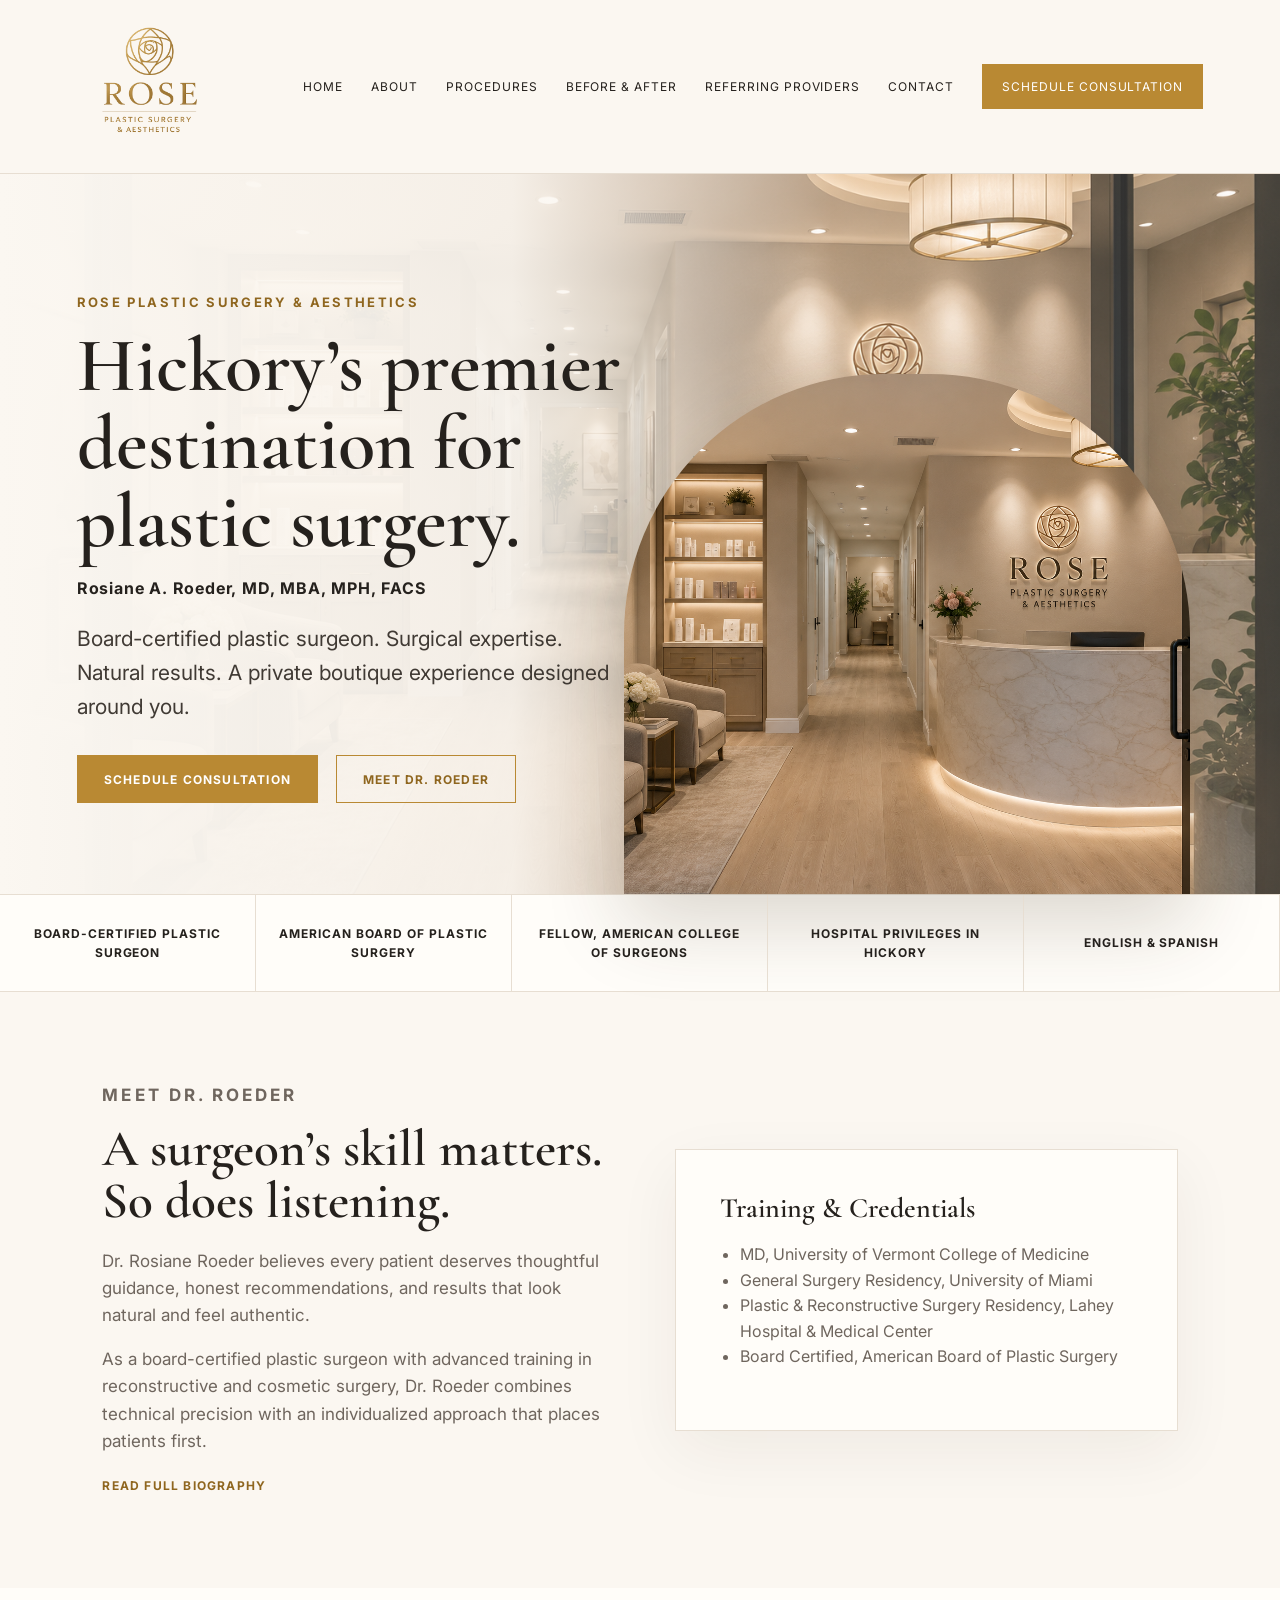
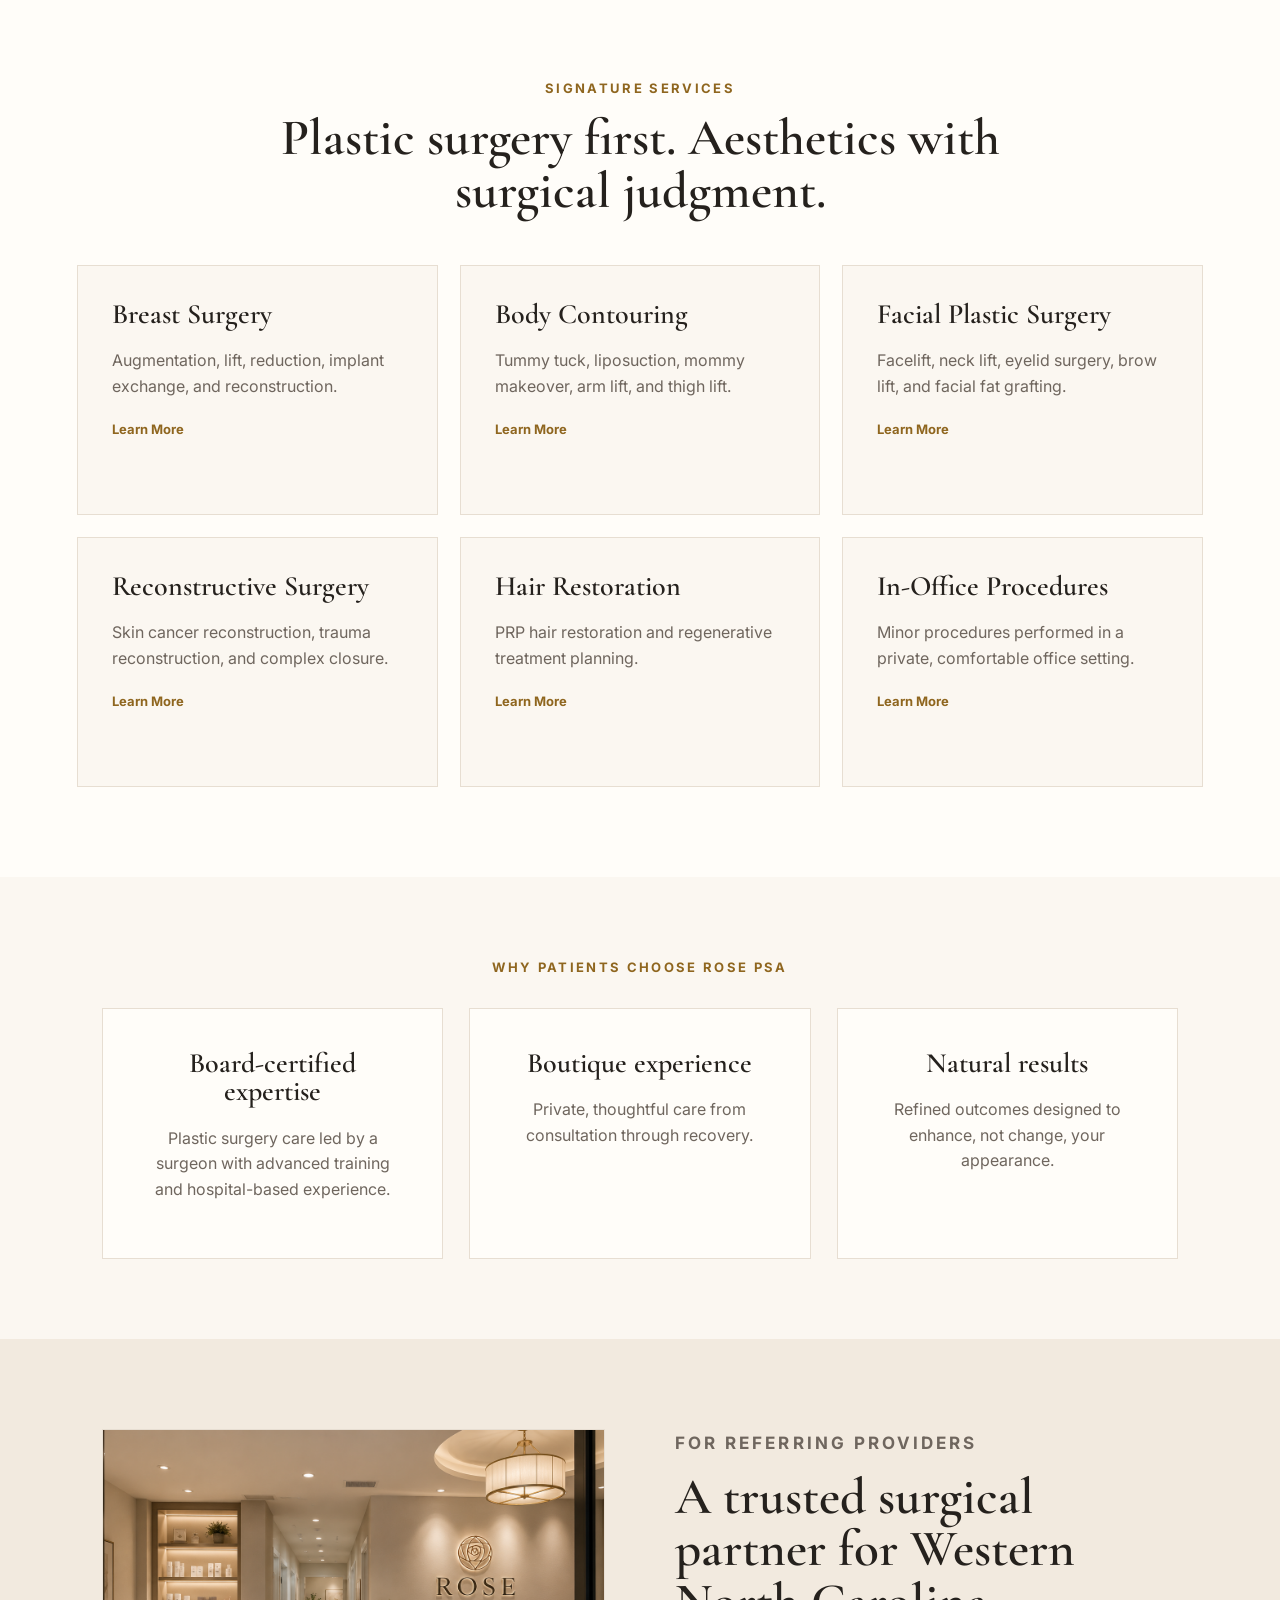
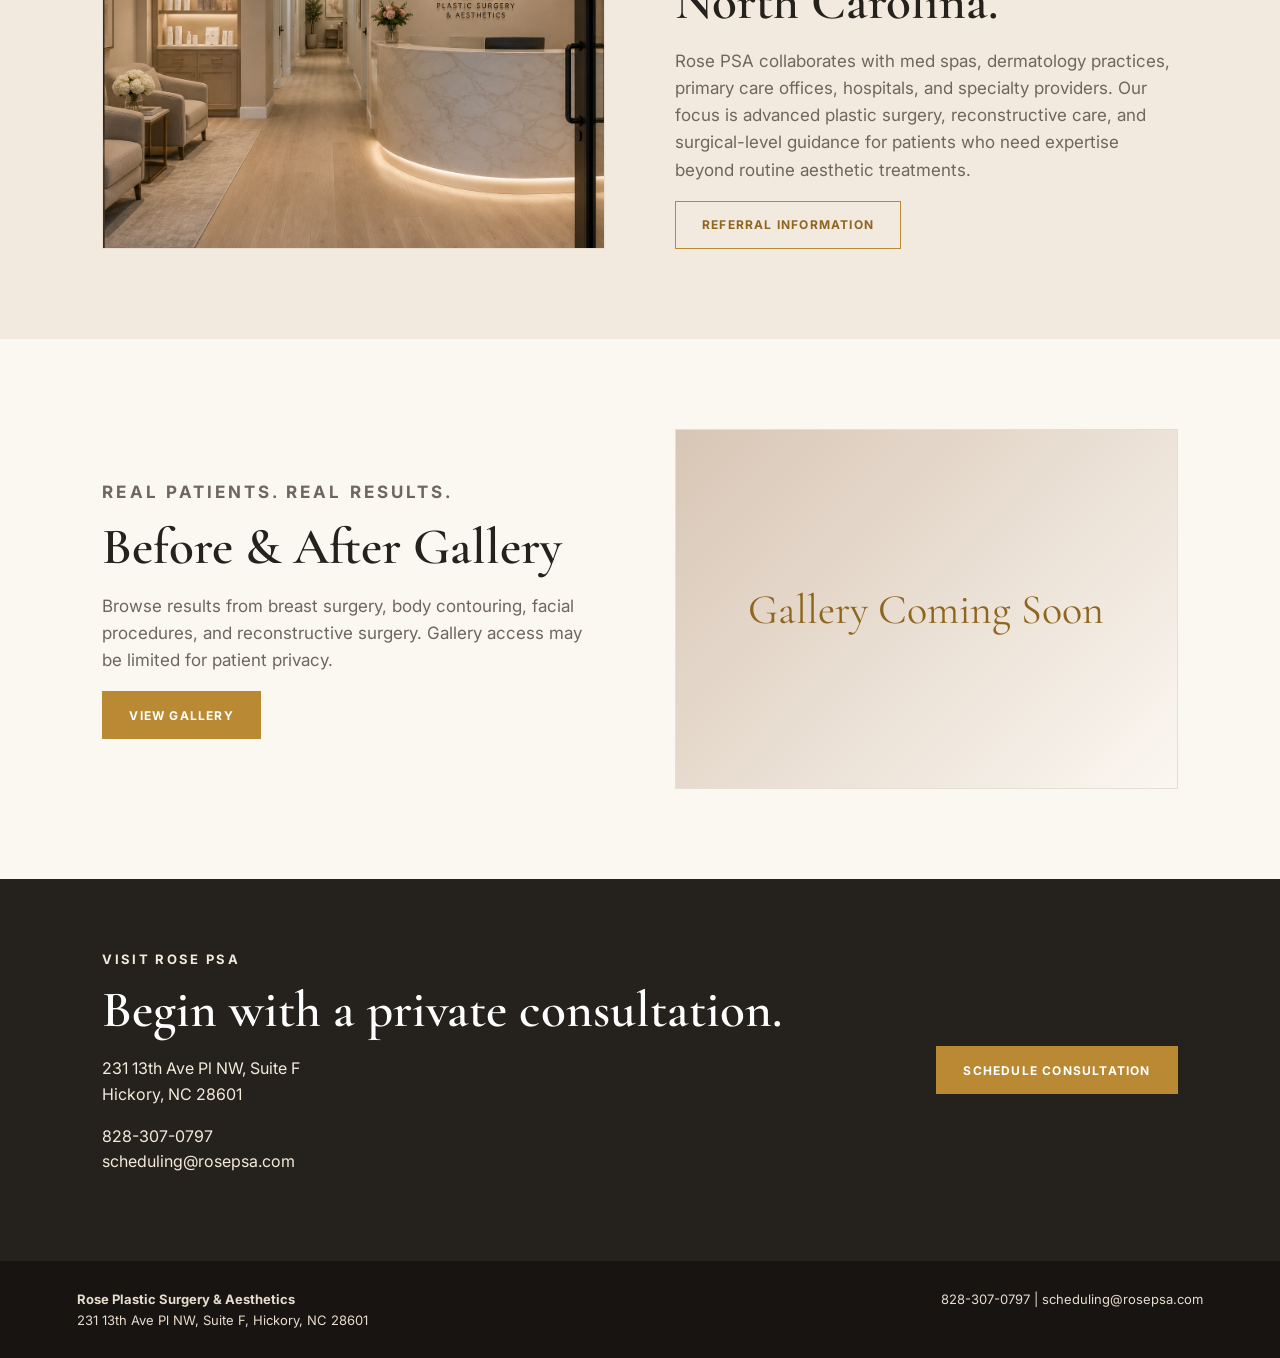
==== index.html @ 50a1c4cc "Add files via upload" ====
<!doctype html>
<html lang="en">
  <head>
    <meta charset="UTF-8" />
    <meta name="viewport" content="width=device-width, initial-scale=1.0" />
    <title>
      Rose Plastic Surgery & Aesthetics | Plastic Surgeon Hickory NC
    </title>
    <meta
      name="description"
      content="Rose Plastic Surgery & Aesthetics in Hickory, NC, led by board-certified plastic surgeon Rosiane A. Roeder, MD, MBA, MPH, FACS."
    />
    <link rel="preconnect" href="https://fonts.googleapis.com" />
    <link rel="preconnect" href="https://fonts.gstatic.com" crossorigin />
    <link
      href="https://fonts.googleapis.com/css2?family=Cormorant+Garamond:wght@500;600;700&family=Inter:wght@400;500;600;700&display=swap"
      rel="stylesheet"
    />
    <link rel="stylesheet" href="styles.css" />
  </head>
  <body>
    <header class="site-header">
      <a
        class="brand"
        href="index.html"
        aria-label="Rose Plastic Surgery & Aesthetics home"
      >
        <img
          src="assets/logo.png"
          alt="Rose Plastic Surgery & Aesthetics logo"
        />
      </a>
      <button class="menu-toggle" aria-label="Open menu">☰</button>
      <nav class="main-nav">
        <a href="index.html">Home</a>
        <a href="about.html">About</a>
        <a href="procedures.html">Procedures</a>
        <a href="gallery.html">Before & After</a>
        <a href="providers.html">Referring Providers</a>
        <a href="contact.html">Contact</a>
        <a class="nav-cta" href="contact.html">Schedule Consultation</a>
      </nav>
    </header>

    <main>
      <section class="hero">
        <div class="hero-copy">
          <p class="eyebrow">Rose Plastic Surgery & Aesthetics</p>
          <h1>Hickory’s premier destination for plastic surgery.</h1>
          <p class="doctor-line">Rosiane A. Roeder, MD, MBA, MPH, FACS</p>
          <p class="hero-text">
            Board-certified plastic surgeon. Surgical expertise. Natural
            results. A private boutique experience designed around you.
          </p>
          <div class="hero-actions">
            <a class="button gold" href="contact.html">Schedule Consultation</a>
            <a class="button outline" href="about.html">Meet Dr. Roeder</a>
          </div>
        </div>
        <div
          class="hero-image"
          role="img"
          aria-label="Rose Plastic Surgery & Aesthetics private practice lobby"
        ></div>
      </section>

      <section class="trust-strip">
        <div><span>Board-Certified Plastic Surgeon</span></div>
        <div><span>American Board of Plastic Surgery</span></div>
        <div><span>Fellow, American College of Surgeons</span></div>
        <div><span>Hospital Privileges in Hickory</span></div>
        <div><span>English & Spanish</span></div>
      </section>

      <section class="intro section-grid">
        <div>
          <p class="eyebrow">Meet Dr. Roeder</p>
          <h2>A surgeon’s skill matters. So does listening.</h2>
          <p>
            Dr. Rosiane Roeder believes every patient deserves thoughtful
            guidance, honest recommendations, and results that look natural and
            feel authentic.
          </p>
          <p>
            As a board-certified plastic surgeon with advanced training in
            reconstructive and cosmetic surgery, Dr. Roeder combines technical
            precision with an individualized approach that places patients
            first.
          </p>
          <a class="text-link" href="about.html">Read full biography</a>
        </div>
        <div class="credential-card">
          <h3>Training & Credentials</h3>
          <ul>
            <li>MD, University of Vermont College of Medicine</li>
            <li>General Surgery Residency, University of Miami</li>
            <li>
              Plastic & Reconstructive Surgery Residency, Lahey Hospital &
              Medical Center
            </li>
            <li>Board Certified, American Board of Plastic Surgery</li>
          </ul>
        </div>
      </section>

      <section class="services">
        <p class="eyebrow center">Signature Services</p>
        <h2>Plastic surgery first. Aesthetics with surgical judgment.</h2>
        <div class="service-grid">
          <article>
            <h3>Breast Surgery</h3>
            <p>
              Augmentation, lift, reduction, implant exchange, and
              reconstruction.
            </p>
            <a href="procedures.html#breast">Learn More</a>
          </article>
          <article>
            <h3>Body Contouring</h3>
            <p>
              Tummy tuck, liposuction, mommy makeover, arm lift, and thigh lift.
            </p>
            <a href="procedures.html#body">Learn More</a>
          </article>
          <article>
            <h3>Facial Plastic Surgery</h3>
            <p>
              Facelift, neck lift, eyelid surgery, brow lift, and facial fat
              grafting.
            </p>
            <a href="procedures.html#face">Learn More</a>
          </article>
          <article>
            <h3>Reconstructive Surgery</h3>
            <p>
              Skin cancer reconstruction, trauma reconstruction, and complex
              closure.
            </p>
            <a href="procedures.html#reconstruction">Learn More</a>
          </article>
          <article>
            <h3>Hair Restoration</h3>
            <p>PRP hair restoration and regenerative treatment planning.</p>
            <a href="procedures.html#hair">Learn More</a>
          </article>
          <article>
            <h3>In-Office Procedures</h3>
            <p>
              Minor procedures performed in a private, comfortable office
              setting.
            </p>
            <a href="procedures.html#office">Learn More</a>
          </article>
        </div>
      </section>

      <section class="why">
        <p class="eyebrow center">Why Patients Choose Rose PSA</p>
        <div class="why-grid">
          <div>
            <h3>Board-certified expertise</h3>
            <p>
              Plastic surgery care led by a surgeon with advanced training and
              hospital-based experience.
            </p>
          </div>
          <div>
            <h3>Boutique experience</h3>
            <p>Private, thoughtful care from consultation through recovery.</p>
          </div>
          <div>
            <h3>Natural results</h3>
            <p>
              Refined outcomes designed to enhance, not change, your appearance.
            </p>
          </div>
        </div>
      </section>

      <section class="providers-callout section-grid reverse">
        <div class="lobby-photo"></div>
        <div>
          <p class="eyebrow">For Referring Providers</p>
          <h2>A trusted surgical partner for Western North Carolina.</h2>
          <p>
            Rose PSA collaborates with med spas, dermatology practices, primary
            care offices, hospitals, and specialty providers. Our focus is
            advanced plastic surgery, reconstructive care, and surgical-level
            guidance for patients who need expertise beyond routine aesthetic
            treatments.
          </p>
          <a class="button outline" href="providers.html"
            >Referral Information</a
          >
        </div>
      </section>

      <section class="gallery-teaser section-grid">
        <div>
          <p class="eyebrow">Real Patients. Real Results.</p>
          <h2>Before & After Gallery</h2>
          <p>
            Browse results from breast surgery, body contouring, facial
            procedures, and reconstructive surgery. Gallery access may be
            limited for patient privacy.
          </p>
          <a class="button gold" href="gallery.html">View Gallery</a>
        </div>
        <div class="gallery-placeholder">
          <span>Gallery Coming Soon</span>
        </div>
      </section>

      <section class="contact-band">
        <div>
          <p class="eyebrow">Visit Rose PSA</p>
          <h2>Begin with a private consultation.</h2>
          <p>231 13th Ave Pl NW, Suite F<br />Hickory, NC 28601</p>
          <p>
            <a href="tel:8283070797">828-307-0797</a><br /><a
              href="mailto:scheduling@rosepsa.com"
              >scheduling@rosepsa.com</a
            >
          </p>
        </div>
        <a class="button gold" href="contact.html">Schedule Consultation</a>
      </section>
    </main>

    <footer>
      <div>
        <strong>Rose Plastic Surgery & Aesthetics</strong><br />231 13th Ave Pl
        NW, Suite F, Hickory, NC 28601
      </div>
      <div>
        <a href="tel:8283070797">828-307-0797</a> |
        <a href="mailto:scheduling@rosepsa.com">scheduling@rosepsa.com</a>
      </div>
    </footer>
    <script src="script.js"></script>
  </body>
</html>
---- styles.css ----
:root {
  --cream: #fbf7f1;
  --warm: #f2eadf;
  --stone: #d9caba;
  --gold: #b98933;
  --gold-dark: #8f661f;
  --charcoal: #25211d;
  --muted: #6f665e;
  --white: #fffdf9;
  --line: #e7ded2;
}
* {
  box-sizing: border-box;
}
body {
  margin: 0;
  font-family: Inter, Arial, sans-serif;
  color: var(--charcoal);
  background: var(--cream);
  line-height: 1.6;
}
a {
  color: inherit;
  text-decoration: none;
}
.site-header {
  position: sticky;
  top: 0;
  z-index: 10;
  display: flex;
  align-items: center;
  justify-content: space-between;
  padding: 14px 6vw;
  background: rgba(251, 247, 241, 0.94);
  backdrop-filter: blur(14px);
  border-bottom: 1px solid var(--line);
}
.brand img {
  width: 145px;
  height: auto;
  display: block;
}
.main-nav {
  display: flex;
  align-items: center;
  gap: 28px;
  font-size: 12px;
  text-transform: uppercase;
  letter-spacing: 0.08em;
}
.main-nav a {
  padding: 10px 0;
}
.main-nav a:hover {
  color: var(--gold-dark);
}
.nav-cta {
  background: var(--gold);
  color: white !important;
  padding: 13px 20px !important;
}
.menu-toggle {
  display: none;
  background: none;
  border: 0;
  font-size: 26px;
}
h1,
h2,
h3 {
  font-family: "Cormorant Garamond", Georgia, serif;
  line-height: 1.02;
  margin: 0 0 20px;
}
h1 {
  font-size: clamp(44px, 6vw, 78px);
  font-weight: 600;
}
h2 {
  font-size: clamp(34px, 4vw, 56px);
  font-weight: 600;
}
h3 {
  font-size: 28px;
  font-weight: 600;
}
.eyebrow {
  font-size: 13px;
  text-transform: uppercase;
  letter-spacing: 0.18em;
  color: var(--gold-dark);
  font-weight: 700;
  margin: 0 0 14px;
}
.center {
  text-align: center;
}
.doctor-line {
  font-weight: 700;
  letter-spacing: 0.05em;
  margin-top: -6px;
}
.hero {
  display: grid;
  grid-template-columns: 1fr 1.05fr;
  min-height: 720px;
  background:
    linear-gradient(
      90deg,
      var(--cream) 0%,
      rgba(251, 247, 241, 0.92) 40%,
      rgba(251, 247, 241, 0.2) 65%
    ),
    url("assets/lobby.png");
  background-size: cover;
  background-position: center;
}
.hero-copy {
  padding: 118px 0 70px 6vw;
  max-width: 760px;
}
.hero-text {
  font-size: 21px;
  max-width: 560px;
  color: #403a34;
}
.hero-actions {
  display: flex;
  gap: 18px;
  margin-top: 32px;
  flex-wrap: wrap;
}
.button {
  display: inline-flex;
  align-items: center;
  justify-content: center;
  min-height: 48px;
  padding: 0 26px;
  text-transform: uppercase;
  font-size: 12px;
  letter-spacing: 0.1em;
  font-weight: 700;
  border: 1px solid var(--gold);
}
.button.gold {
  background: var(--gold);
  color: white;
}
.button.outline {
  background: transparent;
  color: var(--gold-dark);
}
.hero-image {
  background: url("assets/lobby.png") center center / cover no-repeat;
  min-height: 520px;
  align-self: end;
  margin: 95px 7vw 0 0;
  border-radius: 260px 260px 0 0;
  box-shadow: 0 30px 80px rgba(62, 45, 22, 0.18);
}
.trust-strip {
  display: grid;
  grid-template-columns: repeat(5, 1fr);
  background: var(--white);
  border-top: 1px solid var(--line);
  border-bottom: 1px solid var(--line);
}
.trust-strip div {
  min-height: 96px;
  display: flex;
  align-items: center;
  justify-content: center;
  text-align: center;
  padding: 18px;
  border-right: 1px solid var(--line);
}
.trust-strip span {
  font-size: 12px;
  font-weight: 700;
  text-transform: uppercase;
  letter-spacing: 0.08em;
}
.section-grid {
  display: grid;
  grid-template-columns: 1fr 1fr;
  gap: 70px;
  padding: 90px 8vw;
  align-items: center;
}
.section-grid p {
  font-size: 17px;
  color: var(--muted);
}
.credential-card {
  background: var(--white);
  padding: 44px;
  border: 1px solid var(--line);
  box-shadow: 0 20px 60px rgba(54, 38, 20, 0.06);
}
.credential-card ul {
  padding-left: 20px;
  color: var(--muted);
}
.text-link {
  color: var(--gold-dark);
  font-weight: 700;
  text-transform: uppercase;
  letter-spacing: 0.1em;
  font-size: 12px;
}
.services {
  padding: 90px 6vw;
  background: var(--white);
  text-align: center;
}
.services h2 {
  max-width: 850px;
  margin: 0 auto 48px;
}
.service-grid {
  display: grid;
  grid-template-columns: repeat(3, 1fr);
  gap: 22px;
  text-align: left;
}
.service-grid article {
  background: var(--cream);
  padding: 34px;
  border: 1px solid var(--line);
  min-height: 250px;
}
.service-grid p {
  color: var(--muted);
}
.service-grid a {
  color: var(--gold-dark);
  font-weight: 700;
  font-size: 13px;
}
.why {
  padding: 80px 8vw;
}
.why-grid {
  display: grid;
  grid-template-columns: repeat(3, 1fr);
  gap: 26px;
  margin-top: 30px;
  text-align: center;
}
.why-grid div {
  background: var(--white);
  border: 1px solid var(--line);
  padding: 40px;
}
.why-grid p {
  color: var(--muted);
}
.reverse {
  background: var(--warm);
}
.lobby-photo {
  height: 420px;
  background: url("assets/lobby.png") center/cover no-repeat;
  border: 1px solid var(--line);
}
.gallery-placeholder {
  height: 360px;
  background: linear-gradient(135deg, #d8c6b5, #fbf7f1);
  display: flex;
  align-items: center;
  justify-content: center;
  border: 1px solid var(--line);
  font-family: "Cormorant Garamond", Georgia, serif;
  font-size: 42px;
  color: var(--gold-dark);
}
.contact-band {
  display: flex;
  align-items: center;
  justify-content: space-between;
  gap: 30px;
  background: var(--charcoal);
  color: white;
  padding: 70px 8vw;
}
.contact-band p,
.contact-band a {
  color: #f4eadc;
}
footer {
  display: flex;
  justify-content: space-between;
  gap: 20px;
  padding: 28px 6vw;
  background: #171411;
  color: #e8dccd;
  font-size: 13px;
}
footer a {
  color: #e8dccd;
}
.page-hero {
  padding: 110px 8vw 70px;
  background: var(--warm);
  text-align: center;
}
.page-hero h1 {
  max-width: 900px;
  margin: auto;
}
.content {
  padding: 70px 8vw;
  max-width: 1180px;
  margin: auto;
}
.two-col {
  display: grid;
  grid-template-columns: 1fr 1fr;
  gap: 50px;
}
.procedure-list {
  display: grid;
  grid-template-columns: repeat(2, 1fr);
  gap: 30px;
}
.procedure-list section {
  background: var(--white);
  border: 1px solid var(--line);
  padding: 32px;
}
.contact-form {
  display: grid;
  gap: 16px;
}
.contact-form input,
.contact-form textarea,
.contact-form select {
  width: 100%;
  padding: 15px;
  border: 1px solid var(--line);
  background: white;
  font: inherit;
}
.contact-form textarea {
  min-height: 140px;
}
.contact-form button {
  cursor: pointer;
}
@media (max-width: 900px) {
  .menu-toggle {
    display: block;
  }
  .main-nav {
    display: none;
    position: absolute;
    left: 0;
    right: 0;
    top: 100%;
    background: var(--cream);
    padding: 20px 6vw;
    flex-direction: column;
    align-items: flex-start;
    border-bottom: 1px solid var(--line);
  }
  .main-nav.open {
    display: flex;
  }
  .hero {
    grid-template-columns: 1fr;
    background: var(--cream);
  }
  .hero-copy {
    padding: 70px 6vw 25px;
  }
  .hero-image {
    margin: 0 6vw 40px;
    min-height: 440px;
  }
  .trust-strip {
    grid-template-columns: 1fr;
  }
  .section-grid,
  .two-col {
    grid-template-columns: 1fr;
    padding: 60px 6vw;
  }
  .service-grid,
  .why-grid,
  .procedure-list {
    grid-template-columns: 1fr;
  }
  .contact-band,
  footer {
    flex-direction: column;
    align-items: flex-start;
  }
  .brand img {
    width: 120px;
  }
}
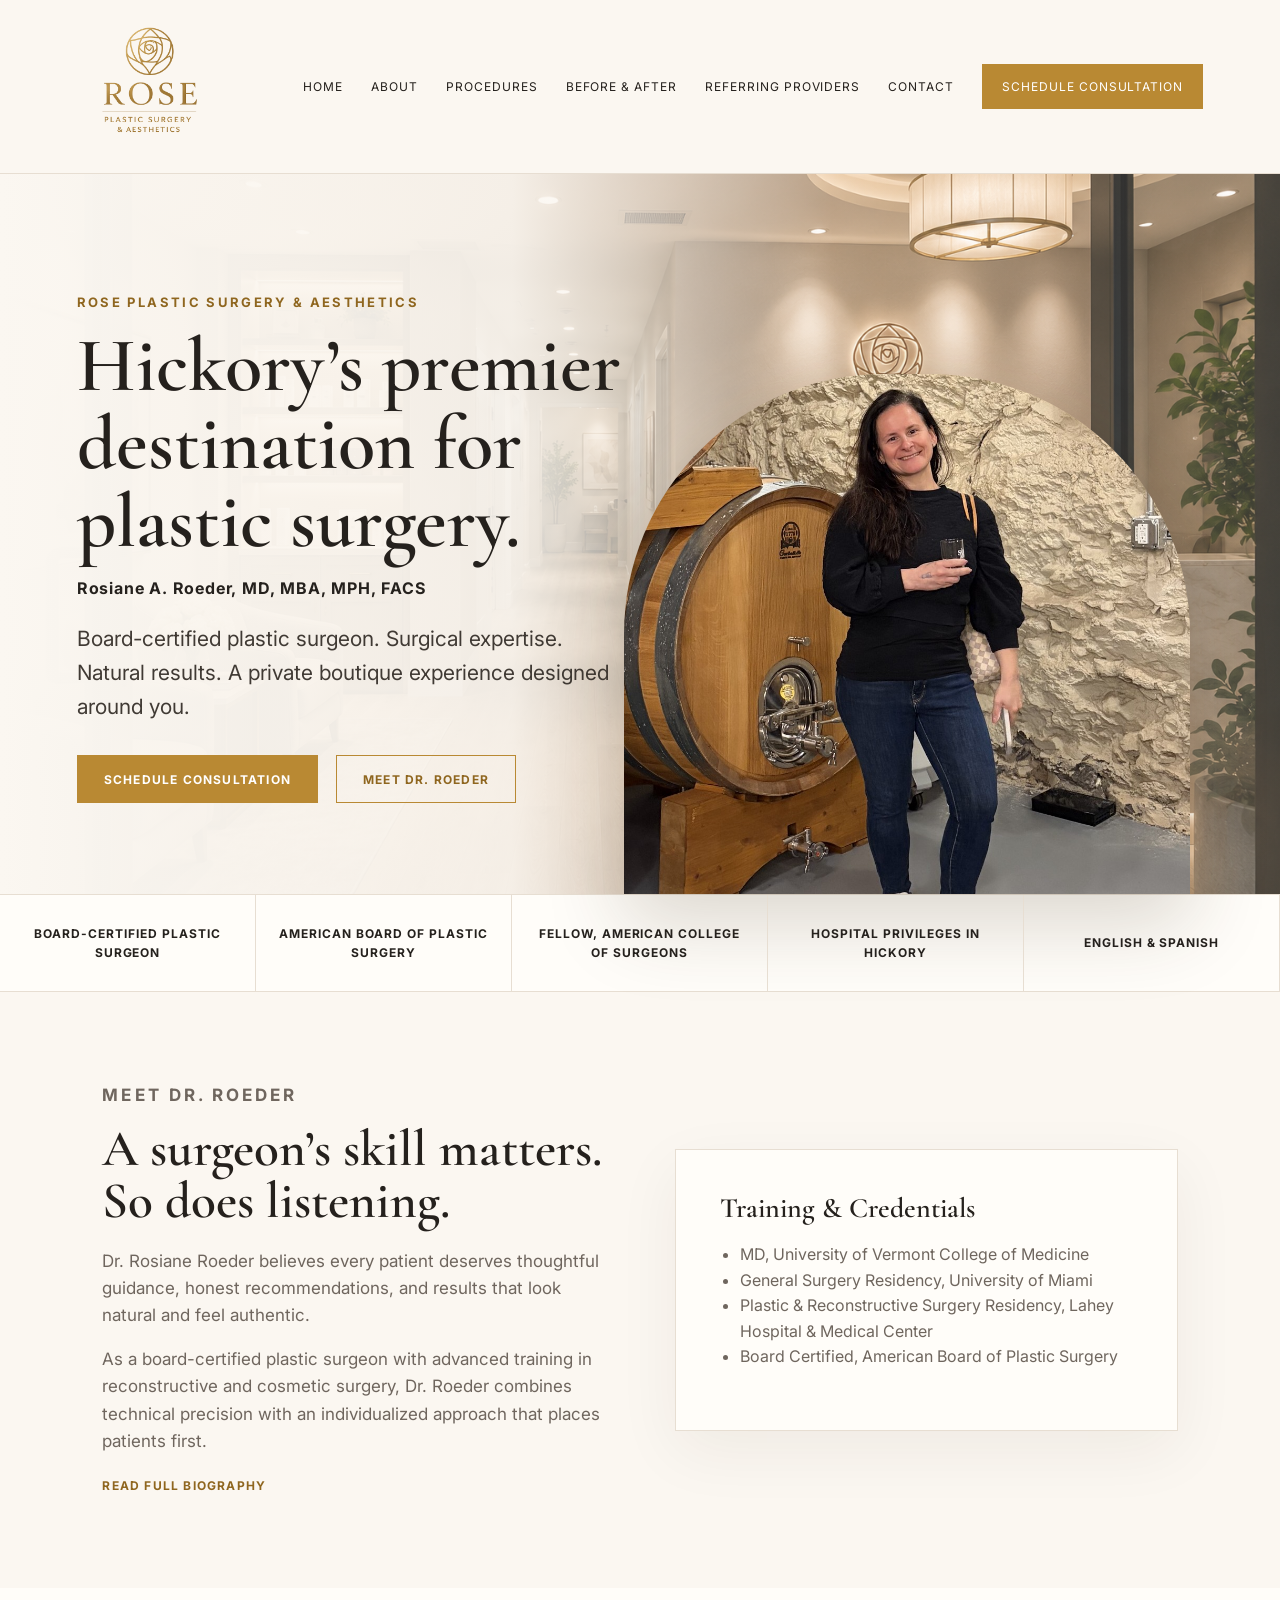
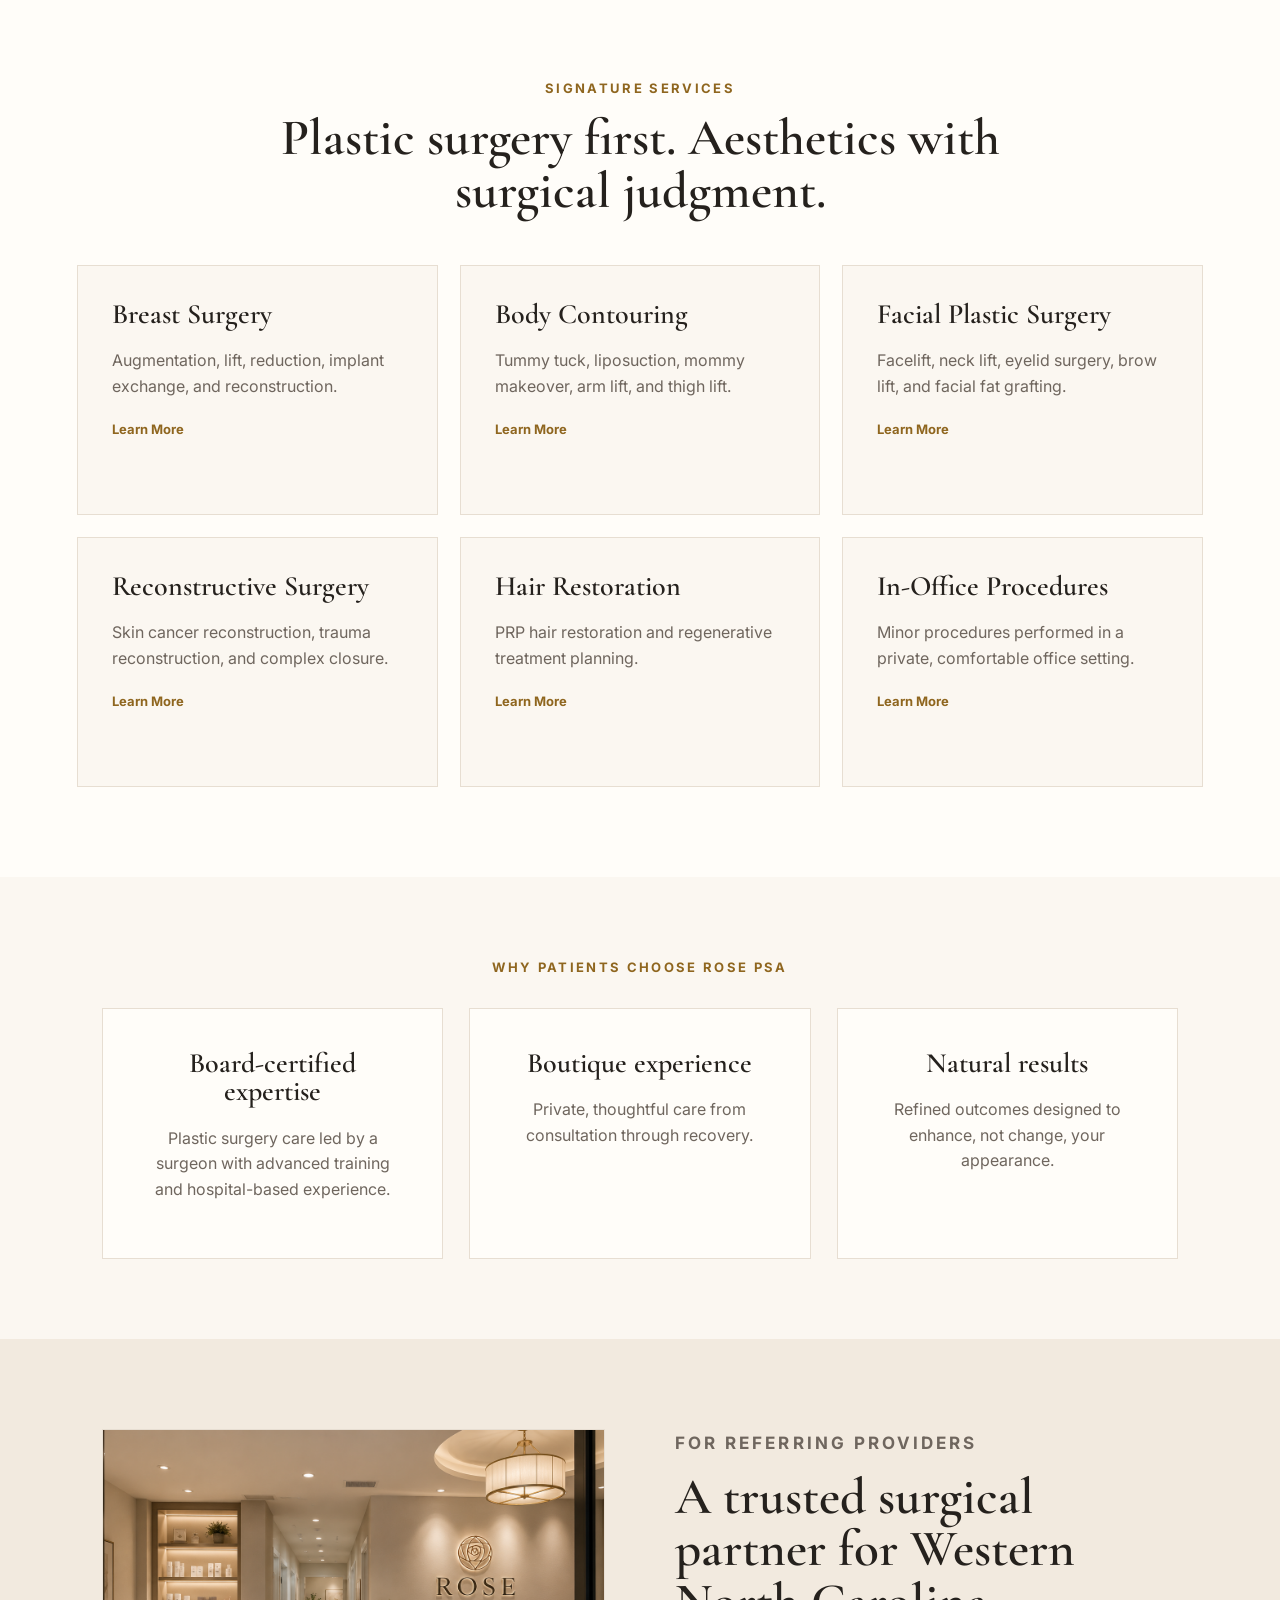
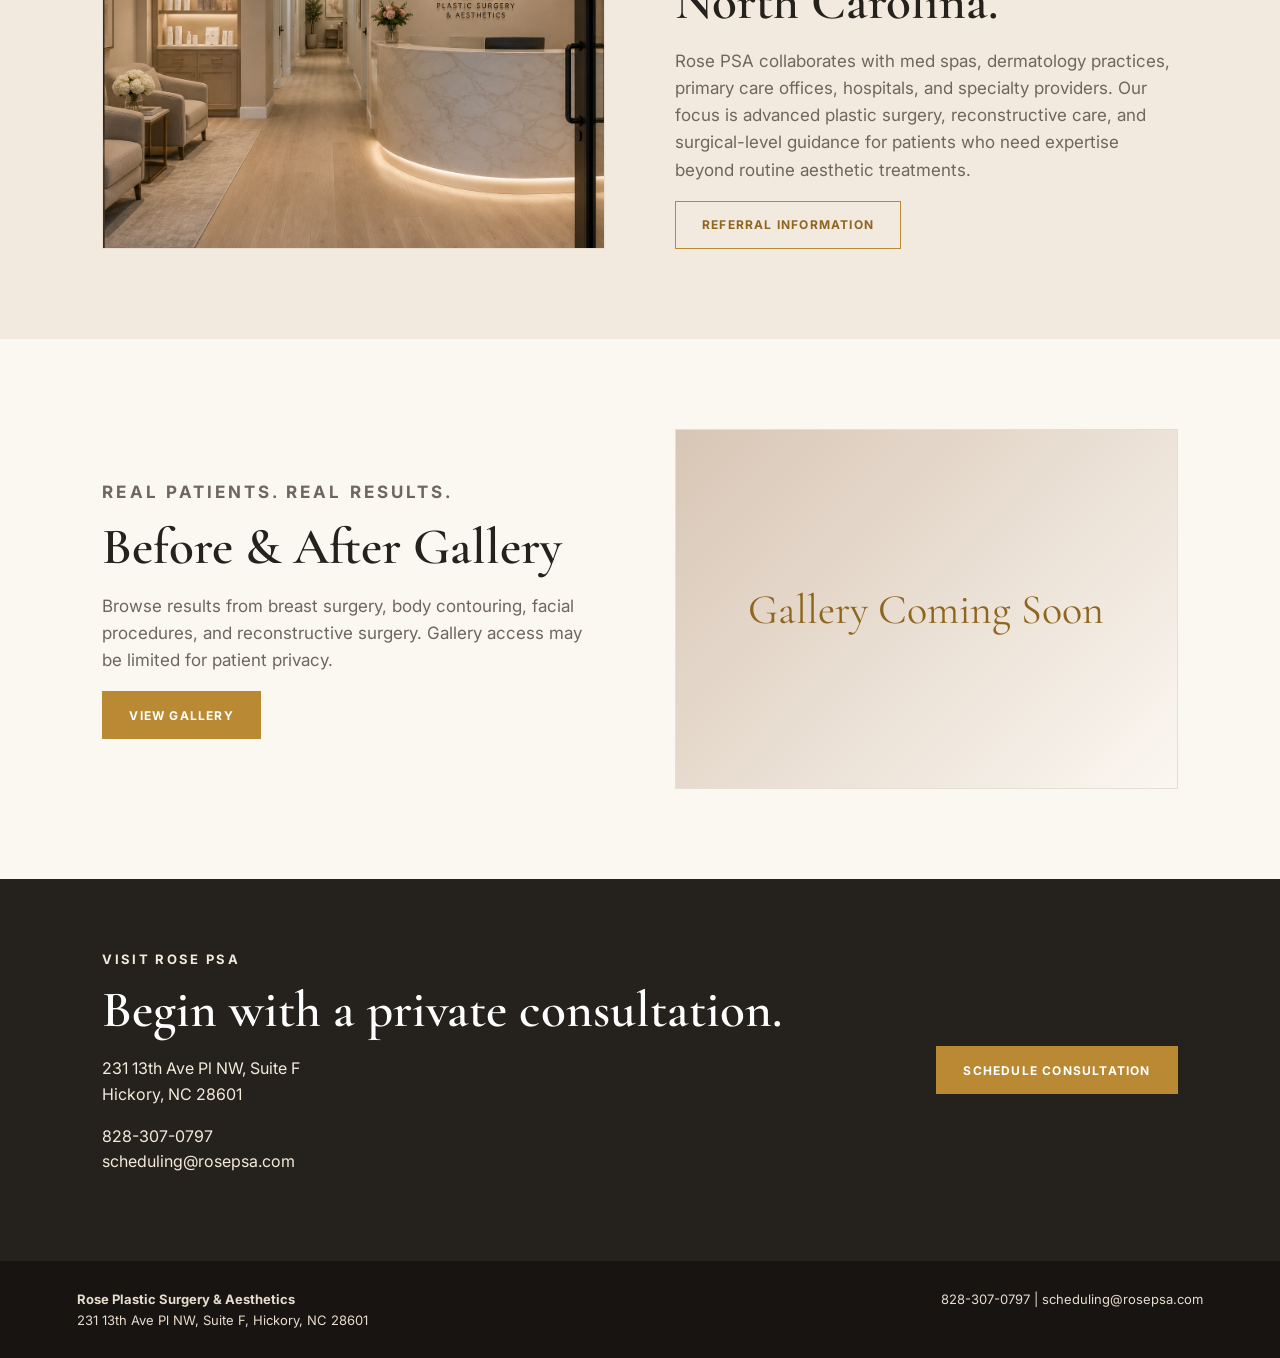
==== commit c041f30d: "Add files via upload" ====
--- a/index.html
+++ b/index.html
@@ -1,242 +1,133 @@
-<!doctype html>
+<!DOCTYPE html>
 <html lang="en">
-  <head>
-    <meta charset="UTF-8" />
-    <meta name="viewport" content="width=device-width, initial-scale=1.0" />
-    <title>
-      Rose Plastic Surgery & Aesthetics | Plastic Surgeon Hickory NC
-    </title>
-    <meta
-      name="description"
-      content="Rose Plastic Surgery & Aesthetics in Hickory, NC, led by board-certified plastic surgeon Rosiane A. Roeder, MD, MBA, MPH, FACS."
-    />
-    <link rel="preconnect" href="https://fonts.googleapis.com" />
-    <link rel="preconnect" href="https://fonts.gstatic.com" crossorigin />
-    <link
-      href="https://fonts.googleapis.com/css2?family=Cormorant+Garamond:wght@500;600;700&family=Inter:wght@400;500;600;700&display=swap"
-      rel="stylesheet"
-    />
-    <link rel="stylesheet" href="styles.css" />
-  </head>
-  <body>
-    <header class="site-header">
-      <a
-        class="brand"
-        href="index.html"
-        aria-label="Rose Plastic Surgery & Aesthetics home"
-      >
-        <img
-          src="assets/logo.png"
-          alt="Rose Plastic Surgery & Aesthetics logo"
-        />
-      </a>
-      <button class="menu-toggle" aria-label="Open menu">☰</button>
-      <nav class="main-nav">
-        <a href="index.html">Home</a>
-        <a href="about.html">About</a>
-        <a href="procedures.html">Procedures</a>
-        <a href="gallery.html">Before & After</a>
-        <a href="providers.html">Referring Providers</a>
-        <a href="contact.html">Contact</a>
-        <a class="nav-cta" href="contact.html">Schedule Consultation</a>
-      </nav>
-    </header>
+<head>
+  <meta charset="UTF-8" />
+  <meta name="viewport" content="width=device-width, initial-scale=1.0" />
+  <title>Rose Plastic Surgery & Aesthetics | Plastic Surgeon Hickory NC</title>
+  <meta name="description" content="Rose Plastic Surgery & Aesthetics in Hickory, NC, led by board-certified plastic surgeon Rosiane A. Roeder, MD, MBA, MPH, FACS." />
+  <link rel="preconnect" href="https://fonts.googleapis.com">
+  <link rel="preconnect" href="https://fonts.gstatic.com" crossorigin>
+  <link href="https://fonts.googleapis.com/css2?family=Cormorant+Garamond:wght@500;600;700&family=Inter:wght@400;500;600;700&display=swap" rel="stylesheet">
+  <link rel="stylesheet" href="styles.css" />
+</head>
+<body>
+  <header class="site-header">
+    <a class="brand" href="index.html" aria-label="Rose Plastic Surgery & Aesthetics home">
+      <img src="assets/logo.png" alt="Rose Plastic Surgery & Aesthetics logo" />
+    </a>
+    <button class="menu-toggle" aria-label="Open menu">☰</button>
+    <nav class="main-nav">
+      <a href="index.html">Home</a>
+      <a href="about.html">About</a>
+      <a href="procedures.html">Procedures</a>
+      <a href="gallery.html">Before & After</a>
+      <a href="providers.html">Referring Providers</a>
+      <a href="contact.html">Contact</a>
+      <a class="nav-cta" href="contact.html">Schedule Consultation</a>
+    </nav>
+  </header>
 
-    <main>
-      <section class="hero">
-        <div class="hero-copy">
-          <p class="eyebrow">Rose Plastic Surgery & Aesthetics</p>
-          <h1>Hickory’s premier destination for plastic surgery.</h1>
-          <p class="doctor-line">Rosiane A. Roeder, MD, MBA, MPH, FACS</p>
-          <p class="hero-text">
-            Board-certified plastic surgeon. Surgical expertise. Natural
-            results. A private boutique experience designed around you.
-          </p>
-          <div class="hero-actions">
-            <a class="button gold" href="contact.html">Schedule Consultation</a>
-            <a class="button outline" href="about.html">Meet Dr. Roeder</a>
-          </div>
+  <main>
+    <section class="hero">
+      <div class="hero-copy">
+        <p class="eyebrow">Rose Plastic Surgery & Aesthetics</p>
+        <h1>Hickory’s premier destination for plastic surgery.</h1>
+        <p class="doctor-line">Rosiane A. Roeder, MD, MBA, MPH, FACS</p>
+        <p class="hero-text">Board-certified plastic surgeon. Surgical expertise. Natural results. A private boutique experience designed around you.</p>
+        <div class="hero-actions">
+          <a class="button gold" href="contact.html">Schedule Consultation</a>
+          <a class="button outline" href="about.html">Meet Dr. Roeder</a>
         </div>
-        <div
-          class="hero-image"
-          role="img"
-          aria-label="Rose Plastic Surgery & Aesthetics private practice lobby"
-        ></div>
-      </section>
+      </div>
+      <div class="hero-image" role="img" aria-label="Dr. Rosie Roeder in a refined private practice setting"></div>
+    </section>
 
-      <section class="trust-strip">
-        <div><span>Board-Certified Plastic Surgeon</span></div>
-        <div><span>American Board of Plastic Surgery</span></div>
-        <div><span>Fellow, American College of Surgeons</span></div>
-        <div><span>Hospital Privileges in Hickory</span></div>
-        <div><span>English & Spanish</span></div>
-      </section>
+    <section class="trust-strip">
+      <div><span>Board-Certified Plastic Surgeon</span></div>
+      <div><span>American Board of Plastic Surgery</span></div>
+      <div><span>Fellow, American College of Surgeons</span></div>
+      <div><span>Hospital Privileges in Hickory</span></div>
+      <div><span>English & Spanish</span></div>
+    </section>
 
-      <section class="intro section-grid">
-        <div>
-          <p class="eyebrow">Meet Dr. Roeder</p>
-          <h2>A surgeon’s skill matters. So does listening.</h2>
-          <p>
-            Dr. Rosiane Roeder believes every patient deserves thoughtful
-            guidance, honest recommendations, and results that look natural and
-            feel authentic.
-          </p>
-          <p>
-            As a board-certified plastic surgeon with advanced training in
-            reconstructive and cosmetic surgery, Dr. Roeder combines technical
-            precision with an individualized approach that places patients
-            first.
-          </p>
-          <a class="text-link" href="about.html">Read full biography</a>
-        </div>
-        <div class="credential-card">
-          <h3>Training & Credentials</h3>
-          <ul>
-            <li>MD, University of Vermont College of Medicine</li>
-            <li>General Surgery Residency, University of Miami</li>
-            <li>
-              Plastic & Reconstructive Surgery Residency, Lahey Hospital &
-              Medical Center
-            </li>
-            <li>Board Certified, American Board of Plastic Surgery</li>
-          </ul>
-        </div>
-      </section>
+    <section class="intro section-grid">
+      <div>
+        <p class="eyebrow">Meet Dr. Roeder</p>
+        <h2>A surgeon’s skill matters. So does listening.</h2>
+        <p>Dr. Rosiane Roeder believes every patient deserves thoughtful guidance, honest recommendations, and results that look natural and feel authentic.</p>
+        <p>As a board-certified plastic surgeon with advanced training in reconstructive and cosmetic surgery, Dr. Roeder combines technical precision with an individualized approach that places patients first.</p>
+        <a class="text-link" href="about.html">Read full biography</a>
+      </div>
+      <div class="credential-card">
+        <h3>Training & Credentials</h3>
+        <ul>
+          <li>MD, University of Vermont College of Medicine</li>
+          <li>General Surgery Residency, University of Miami</li>
+          <li>Plastic & Reconstructive Surgery Residency, Lahey Hospital & Medical Center</li>
+          <li>Board Certified, American Board of Plastic Surgery</li>
+        </ul>
+      </div>
+    </section>
 
-      <section class="services">
-        <p class="eyebrow center">Signature Services</p>
-        <h2>Plastic surgery first. Aesthetics with surgical judgment.</h2>
-        <div class="service-grid">
-          <article>
-            <h3>Breast Surgery</h3>
-            <p>
-              Augmentation, lift, reduction, implant exchange, and
-              reconstruction.
-            </p>
-            <a href="procedures.html#breast">Learn More</a>
-          </article>
-          <article>
-            <h3>Body Contouring</h3>
-            <p>
-              Tummy tuck, liposuction, mommy makeover, arm lift, and thigh lift.
-            </p>
-            <a href="procedures.html#body">Learn More</a>
-          </article>
-          <article>
-            <h3>Facial Plastic Surgery</h3>
-            <p>
-              Facelift, neck lift, eyelid surgery, brow lift, and facial fat
-              grafting.
-            </p>
-            <a href="procedures.html#face">Learn More</a>
-          </article>
-          <article>
-            <h3>Reconstructive Surgery</h3>
-            <p>
-              Skin cancer reconstruction, trauma reconstruction, and complex
-              closure.
-            </p>
-            <a href="procedures.html#reconstruction">Learn More</a>
-          </article>
-          <article>
-            <h3>Hair Restoration</h3>
-            <p>PRP hair restoration and regenerative treatment planning.</p>
-            <a href="procedures.html#hair">Learn More</a>
-          </article>
-          <article>
-            <h3>In-Office Procedures</h3>
-            <p>
-              Minor procedures performed in a private, comfortable office
-              setting.
-            </p>
-            <a href="procedures.html#office">Learn More</a>
-          </article>
-        </div>
-      </section>
+    <section class="services">
+      <p class="eyebrow center">Signature Services</p>
+      <h2>Plastic surgery first. Aesthetics with surgical judgment.</h2>
+      <div class="service-grid">
+        <article><h3>Breast Surgery</h3><p>Augmentation, lift, reduction, implant exchange, and reconstruction.</p><a href="procedures.html#breast">Learn More</a></article>
+        <article><h3>Body Contouring</h3><p>Tummy tuck, liposuction, mommy makeover, arm lift, and thigh lift.</p><a href="procedures.html#body">Learn More</a></article>
+        <article><h3>Facial Plastic Surgery</h3><p>Facelift, neck lift, eyelid surgery, brow lift, and facial fat grafting.</p><a href="procedures.html#face">Learn More</a></article>
+        <article><h3>Reconstructive Surgery</h3><p>Skin cancer reconstruction, trauma reconstruction, and complex closure.</p><a href="procedures.html#reconstruction">Learn More</a></article>
+        <article><h3>Hair Restoration</h3><p>PRP hair restoration and regenerative treatment planning.</p><a href="procedures.html#hair">Learn More</a></article>
+        <article><h3>In-Office Procedures</h3><p>Minor procedures performed in a private, comfortable office setting.</p><a href="procedures.html#office">Learn More</a></article>
+      </div>
+    </section>
 
-      <section class="why">
-        <p class="eyebrow center">Why Patients Choose Rose PSA</p>
-        <div class="why-grid">
-          <div>
-            <h3>Board-certified expertise</h3>
-            <p>
-              Plastic surgery care led by a surgeon with advanced training and
-              hospital-based experience.
-            </p>
-          </div>
-          <div>
-            <h3>Boutique experience</h3>
-            <p>Private, thoughtful care from consultation through recovery.</p>
-          </div>
-          <div>
-            <h3>Natural results</h3>
-            <p>
-              Refined outcomes designed to enhance, not change, your appearance.
-            </p>
-          </div>
-        </div>
-      </section>
+    <section class="why">
+      <p class="eyebrow center">Why Patients Choose Rose PSA</p>
+      <div class="why-grid">
+        <div><h3>Board-certified expertise</h3><p>Plastic surgery care led by a surgeon with advanced training and hospital-based experience.</p></div>
+        <div><h3>Boutique experience</h3><p>Private, thoughtful care from consultation through recovery.</p></div>
+        <div><h3>Natural results</h3><p>Refined outcomes designed to enhance, not change, your appearance.</p></div>
+      </div>
+    </section>
 
-      <section class="providers-callout section-grid reverse">
-        <div class="lobby-photo"></div>
-        <div>
-          <p class="eyebrow">For Referring Providers</p>
-          <h2>A trusted surgical partner for Western North Carolina.</h2>
-          <p>
-            Rose PSA collaborates with med spas, dermatology practices, primary
-            care offices, hospitals, and specialty providers. Our focus is
-            advanced plastic surgery, reconstructive care, and surgical-level
-            guidance for patients who need expertise beyond routine aesthetic
-            treatments.
-          </p>
-          <a class="button outline" href="providers.html"
-            >Referral Information</a
-          >
-        </div>
-      </section>
+    <section class="providers-callout section-grid reverse">
+      <div class="lobby-photo"></div>
+      <div>
+        <p class="eyebrow">For Referring Providers</p>
+        <h2>A trusted surgical partner for Western North Carolina.</h2>
+        <p>Rose PSA collaborates with med spas, dermatology practices, primary care offices, hospitals, and specialty providers. Our focus is advanced plastic surgery, reconstructive care, and surgical-level guidance for patients who need expertise beyond routine aesthetic treatments.</p>
+        <a class="button outline" href="providers.html">Referral Information</a>
+      </div>
+    </section>
 
-      <section class="gallery-teaser section-grid">
-        <div>
-          <p class="eyebrow">Real Patients. Real Results.</p>
-          <h2>Before & After Gallery</h2>
-          <p>
-            Browse results from breast surgery, body contouring, facial
-            procedures, and reconstructive surgery. Gallery access may be
-            limited for patient privacy.
-          </p>
-          <a class="button gold" href="gallery.html">View Gallery</a>
-        </div>
-        <div class="gallery-placeholder">
-          <span>Gallery Coming Soon</span>
-        </div>
-      </section>
+    <section class="gallery-teaser section-grid">
+      <div>
+        <p class="eyebrow">Real Patients. Real Results.</p>
+        <h2>Before & After Gallery</h2>
+        <p>Browse results from breast surgery, body contouring, facial procedures, and reconstructive surgery. Gallery access may be limited for patient privacy.</p>
+        <a class="button gold" href="gallery.html">View Gallery</a>
+      </div>
+      <div class="gallery-placeholder">
+        <span>Gallery Coming Soon</span>
+      </div>
+    </section>
 
-      <section class="contact-band">
-        <div>
-          <p class="eyebrow">Visit Rose PSA</p>
-          <h2>Begin with a private consultation.</h2>
-          <p>231 13th Ave Pl NW, Suite F<br />Hickory, NC 28601</p>
-          <p>
-            <a href="tel:8283070797">828-307-0797</a><br /><a
-              href="mailto:scheduling@rosepsa.com"
-              >scheduling@rosepsa.com</a
-            >
-          </p>
-        </div>
-        <a class="button gold" href="contact.html">Schedule Consultation</a>
-      </section>
-    </main>
+    <section class="contact-band">
+      <div>
+        <p class="eyebrow">Visit Rose PSA</p>
+        <h2>Begin with a private consultation.</h2>
+        <p>231 13th Ave Pl NW, Suite F<br>Hickory, NC 28601</p>
+        <p><a href="tel:8283070797">828-307-0797</a><br><a href="mailto:scheduling@rosepsa.com">scheduling@rosepsa.com</a></p>
+      </div>
+      <a class="button gold" href="contact.html">Schedule Consultation</a>
+    </section>
+  </main>
 
-    <footer>
-      <div>
-        <strong>Rose Plastic Surgery & Aesthetics</strong><br />231 13th Ave Pl
-        NW, Suite F, Hickory, NC 28601
-      </div>
-      <div>
-        <a href="tel:8283070797">828-307-0797</a> |
-        <a href="mailto:scheduling@rosepsa.com">scheduling@rosepsa.com</a>
-      </div>
-    </footer>
-    <script src="script.js"></script>
-  </body>
+  <footer>
+    <div><strong>Rose Plastic Surgery & Aesthetics</strong><br>231 13th Ave Pl NW, Suite F, Hickory, NC 28601</div>
+    <div><a href="tel:8283070797">828-307-0797</a> | <a href="mailto:scheduling@rosepsa.com">scheduling@rosepsa.com</a></div>
+  </footer>
+  <script src="script.js"></script>
+</body>
 </html>
--- a/styles.css
+++ b/styles.css
@@ -1,401 +1,20 @@
-:root {
-  --cream: #fbf7f1;
-  --warm: #f2eadf;
-  --stone: #d9caba;
-  --gold: #b98933;
-  --gold-dark: #8f661f;
-  --charcoal: #25211d;
-  --muted: #6f665e;
-  --white: #fffdf9;
-  --line: #e7ded2;
+:root{
+  --cream:#fbf7f1;
+  --warm:#f2eadf;
+  --stone:#d9caba;
+  --gold:#b98933;
+  --gold-dark:#8f661f;
+  --charcoal:#25211d;
+  --muted:#6f665e;
+  --white:#fffdf9;
+  --line:#e7ded2;
 }
-* {
-  box-sizing: border-box;
-}
-body {
-  margin: 0;
-  font-family: Inter, Arial, sans-serif;
-  color: var(--charcoal);
-  background: var(--cream);
-  line-height: 1.6;
-}
-a {
-  color: inherit;
-  text-decoration: none;
-}
-.site-header {
-  position: sticky;
-  top: 0;
-  z-index: 10;
-  display: flex;
-  align-items: center;
-  justify-content: space-between;
-  padding: 14px 6vw;
-  background: rgba(251, 247, 241, 0.94);
-  backdrop-filter: blur(14px);
-  border-bottom: 1px solid var(--line);
-}
-.brand img {
-  width: 145px;
-  height: auto;
-  display: block;
-}
-.main-nav {
-  display: flex;
-  align-items: center;
-  gap: 28px;
-  font-size: 12px;
-  text-transform: uppercase;
-  letter-spacing: 0.08em;
-}
-.main-nav a {
-  padding: 10px 0;
-}
-.main-nav a:hover {
-  color: var(--gold-dark);
-}
-.nav-cta {
-  background: var(--gold);
-  color: white !important;
-  padding: 13px 20px !important;
-}
-.menu-toggle {
-  display: none;
-  background: none;
-  border: 0;
-  font-size: 26px;
-}
-h1,
-h2,
-h3 {
-  font-family: "Cormorant Garamond", Georgia, serif;
-  line-height: 1.02;
-  margin: 0 0 20px;
-}
-h1 {
-  font-size: clamp(44px, 6vw, 78px);
-  font-weight: 600;
-}
-h2 {
-  font-size: clamp(34px, 4vw, 56px);
-  font-weight: 600;
-}
-h3 {
-  font-size: 28px;
-  font-weight: 600;
-}
-.eyebrow {
-  font-size: 13px;
-  text-transform: uppercase;
-  letter-spacing: 0.18em;
-  color: var(--gold-dark);
-  font-weight: 700;
-  margin: 0 0 14px;
-}
-.center {
-  text-align: center;
-}
-.doctor-line {
-  font-weight: 700;
-  letter-spacing: 0.05em;
-  margin-top: -6px;
-}
-.hero {
-  display: grid;
-  grid-template-columns: 1fr 1.05fr;
-  min-height: 720px;
-  background:
-    linear-gradient(
-      90deg,
-      var(--cream) 0%,
-      rgba(251, 247, 241, 0.92) 40%,
-      rgba(251, 247, 241, 0.2) 65%
-    ),
-    url("assets/lobby.png");
-  background-size: cover;
-  background-position: center;
-}
-.hero-copy {
-  padding: 118px 0 70px 6vw;
-  max-width: 760px;
-}
-.hero-text {
-  font-size: 21px;
-  max-width: 560px;
-  color: #403a34;
-}
-.hero-actions {
-  display: flex;
-  gap: 18px;
-  margin-top: 32px;
-  flex-wrap: wrap;
-}
-.button {
-  display: inline-flex;
-  align-items: center;
-  justify-content: center;
-  min-height: 48px;
-  padding: 0 26px;
-  text-transform: uppercase;
-  font-size: 12px;
-  letter-spacing: 0.1em;
-  font-weight: 700;
-  border: 1px solid var(--gold);
-}
-.button.gold {
-  background: var(--gold);
-  color: white;
-}
-.button.outline {
-  background: transparent;
-  color: var(--gold-dark);
-}
-.hero-image {
-  background: url("assets/lobby.png") center center / cover no-repeat;
-  min-height: 520px;
-  align-self: end;
-  margin: 95px 7vw 0 0;
-  border-radius: 260px 260px 0 0;
-  box-shadow: 0 30px 80px rgba(62, 45, 22, 0.18);
-}
-.trust-strip {
-  display: grid;
-  grid-template-columns: repeat(5, 1fr);
-  background: var(--white);
-  border-top: 1px solid var(--line);
-  border-bottom: 1px solid var(--line);
-}
-.trust-strip div {
-  min-height: 96px;
-  display: flex;
-  align-items: center;
-  justify-content: center;
-  text-align: center;
-  padding: 18px;
-  border-right: 1px solid var(--line);
-}
-.trust-strip span {
-  font-size: 12px;
-  font-weight: 700;
-  text-transform: uppercase;
-  letter-spacing: 0.08em;
-}
-.section-grid {
-  display: grid;
-  grid-template-columns: 1fr 1fr;
-  gap: 70px;
-  padding: 90px 8vw;
-  align-items: center;
-}
-.section-grid p {
-  font-size: 17px;
-  color: var(--muted);
-}
-.credential-card {
-  background: var(--white);
-  padding: 44px;
-  border: 1px solid var(--line);
-  box-shadow: 0 20px 60px rgba(54, 38, 20, 0.06);
-}
-.credential-card ul {
-  padding-left: 20px;
-  color: var(--muted);
-}
-.text-link {
-  color: var(--gold-dark);
-  font-weight: 700;
-  text-transform: uppercase;
-  letter-spacing: 0.1em;
-  font-size: 12px;
-}
-.services {
-  padding: 90px 6vw;
-  background: var(--white);
-  text-align: center;
-}
-.services h2 {
-  max-width: 850px;
-  margin: 0 auto 48px;
-}
-.service-grid {
-  display: grid;
-  grid-template-columns: repeat(3, 1fr);
-  gap: 22px;
-  text-align: left;
-}
-.service-grid article {
-  background: var(--cream);
-  padding: 34px;
-  border: 1px solid var(--line);
-  min-height: 250px;
-}
-.service-grid p {
-  color: var(--muted);
-}
-.service-grid a {
-  color: var(--gold-dark);
-  font-weight: 700;
-  font-size: 13px;
-}
-.why {
-  padding: 80px 8vw;
-}
-.why-grid {
-  display: grid;
-  grid-template-columns: repeat(3, 1fr);
-  gap: 26px;
-  margin-top: 30px;
-  text-align: center;
-}
-.why-grid div {
-  background: var(--white);
-  border: 1px solid var(--line);
-  padding: 40px;
-}
-.why-grid p {
-  color: var(--muted);
-}
-.reverse {
-  background: var(--warm);
-}
-.lobby-photo {
-  height: 420px;
-  background: url("assets/lobby.png") center/cover no-repeat;
-  border: 1px solid var(--line);
-}
-.gallery-placeholder {
-  height: 360px;
-  background: linear-gradient(135deg, #d8c6b5, #fbf7f1);
-  display: flex;
-  align-items: center;
-  justify-content: center;
-  border: 1px solid var(--line);
-  font-family: "Cormorant Garamond", Georgia, serif;
-  font-size: 42px;
-  color: var(--gold-dark);
-}
-.contact-band {
-  display: flex;
-  align-items: center;
-  justify-content: space-between;
-  gap: 30px;
-  background: var(--charcoal);
-  color: white;
-  padding: 70px 8vw;
-}
-.contact-band p,
-.contact-band a {
-  color: #f4eadc;
-}
-footer {
-  display: flex;
-  justify-content: space-between;
-  gap: 20px;
-  padding: 28px 6vw;
-  background: #171411;
-  color: #e8dccd;
-  font-size: 13px;
-}
-footer a {
-  color: #e8dccd;
-}
-.page-hero {
-  padding: 110px 8vw 70px;
-  background: var(--warm);
-  text-align: center;
-}
-.page-hero h1 {
-  max-width: 900px;
-  margin: auto;
-}
-.content {
-  padding: 70px 8vw;
-  max-width: 1180px;
-  margin: auto;
-}
-.two-col {
-  display: grid;
-  grid-template-columns: 1fr 1fr;
-  gap: 50px;
-}
-.procedure-list {
-  display: grid;
-  grid-template-columns: repeat(2, 1fr);
-  gap: 30px;
-}
-.procedure-list section {
-  background: var(--white);
-  border: 1px solid var(--line);
-  padding: 32px;
-}
-.contact-form {
-  display: grid;
-  gap: 16px;
-}
-.contact-form input,
-.contact-form textarea,
-.contact-form select {
-  width: 100%;
-  padding: 15px;
-  border: 1px solid var(--line);
-  background: white;
-  font: inherit;
-}
-.contact-form textarea {
-  min-height: 140px;
-}
-.contact-form button {
-  cursor: pointer;
-}
-@media (max-width: 900px) {
-  .menu-toggle {
-    display: block;
-  }
-  .main-nav {
-    display: none;
-    position: absolute;
-    left: 0;
-    right: 0;
-    top: 100%;
-    background: var(--cream);
-    padding: 20px 6vw;
-    flex-direction: column;
-    align-items: flex-start;
-    border-bottom: 1px solid var(--line);
-  }
-  .main-nav.open {
-    display: flex;
-  }
-  .hero {
-    grid-template-columns: 1fr;
-    background: var(--cream);
-  }
-  .hero-copy {
-    padding: 70px 6vw 25px;
-  }
-  .hero-image {
-    margin: 0 6vw 40px;
-    min-height: 440px;
-  }
-  .trust-strip {
-    grid-template-columns: 1fr;
-  }
-  .section-grid,
-  .two-col {
-    grid-template-columns: 1fr;
-    padding: 60px 6vw;
-  }
-  .service-grid,
-  .why-grid,
-  .procedure-list {
-    grid-template-columns: 1fr;
-  }
-  .contact-band,
-  footer {
-    flex-direction: column;
-    align-items: flex-start;
-  }
-  .brand img {
-    width: 120px;
-  }
-}
+*{box-sizing:border-box}
+body{margin:0;font-family:Inter,Arial,sans-serif;color:var(--charcoal);background:var(--cream);line-height:1.6}
+a{color:inherit;text-decoration:none}
+.site-header{position:sticky;top:0;z-index:10;display:flex;align-items:center;justify-content:space-between;padding:14px 6vw;background:rgba(251,247,241,.94);backdrop-filter:blur(14px);border-bottom:1px solid var(--line)}
+.brand img{width:145px;height:auto;display:block}.main-nav{display:flex;align-items:center;gap:28px;font-size:12px;text-transform:uppercase;letter-spacing:.08em}.main-nav a{padding:10px 0}.main-nav a:hover{color:var(--gold-dark)}.nav-cta{background:var(--gold);color:white!important;padding:13px 20px!important}.menu-toggle{display:none;background:none;border:0;font-size:26px}
+h1,h2,h3{font-family:'Cormorant Garamond',Georgia,serif;line-height:1.02;margin:0 0 20px}h1{font-size:clamp(44px,6vw,78px);font-weight:600}h2{font-size:clamp(34px,4vw,56px);font-weight:600}h3{font-size:28px;font-weight:600}.eyebrow{font-size:13px;text-transform:uppercase;letter-spacing:.18em;color:var(--gold-dark);font-weight:700;margin:0 0 14px}.center{text-align:center}.doctor-line{font-weight:700;letter-spacing:.05em;margin-top:-6px}.hero{display:grid;grid-template-columns:1fr 1.05fr;min-height:720px;background:linear-gradient(90deg,var(--cream) 0%,rgba(251,247,241,.92) 40%,rgba(251,247,241,.2) 65%),url('assets/lobby.png');background-size:cover;background-position:center}.hero-copy{padding:118px 0 70px 6vw;max-width:760px}.hero-text{font-size:21px;max-width:560px;color:#403a34}.hero-actions{display:flex;gap:18px;margin-top:32px;flex-wrap:wrap}.button{display:inline-flex;align-items:center;justify-content:center;min-height:48px;padding:0 26px;text-transform:uppercase;font-size:12px;letter-spacing:.1em;font-weight:700;border:1px solid var(--gold)}.button.gold{background:var(--gold);color:white}.button.outline{background:transparent;color:var(--gold-dark)}.hero-image{background:url('assets/rosie.jpg') center 25%/cover no-repeat;min-height:520px;align-self:end;margin:95px 7vw 0 0;border-radius:260px 260px 0 0;box-shadow:0 30px 80px rgba(62,45,22,.18)}
+.trust-strip{display:grid;grid-template-columns:repeat(5,1fr);background:var(--white);border-top:1px solid var(--line);border-bottom:1px solid var(--line)}.trust-strip div{min-height:96px;display:flex;align-items:center;justify-content:center;text-align:center;padding:18px;border-right:1px solid var(--line)}.trust-strip span{font-size:12px;font-weight:700;text-transform:uppercase;letter-spacing:.08em}.section-grid{display:grid;grid-template-columns:1fr 1fr;gap:70px;padding:90px 8vw;align-items:center}.section-grid p{font-size:17px;color:var(--muted)}.credential-card{background:var(--white);padding:44px;border:1px solid var(--line);box-shadow:0 20px 60px rgba(54,38,20,.06)}.credential-card ul{padding-left:20px;color:var(--muted)}.text-link{color:var(--gold-dark);font-weight:700;text-transform:uppercase;letter-spacing:.1em;font-size:12px}.services{padding:90px 6vw;background:var(--white);text-align:center}.services h2{max-width:850px;margin:0 auto 48px}.service-grid{display:grid;grid-template-columns:repeat(3,1fr);gap:22px;text-align:left}.service-grid article{background:var(--cream);padding:34px;border:1px solid var(--line);min-height:250px}.service-grid p{color:var(--muted)}.service-grid a{color:var(--gold-dark);font-weight:700;font-size:13px}.why{padding:80px 8vw}.why-grid{display:grid;grid-template-columns:repeat(3,1fr);gap:26px;margin-top:30px;text-align:center}.why-grid div{background:var(--white);border:1px solid var(--line);padding:40px}.why-grid p{color:var(--muted)}.reverse{background:var(--warm)}.lobby-photo{height:420px;background:url('assets/lobby.png') center/cover no-repeat;border:1px solid var(--line)}.gallery-placeholder{height:360px;background:linear-gradient(135deg,#d8c6b5,#fbf7f1);display:flex;align-items:center;justify-content:center;border:1px solid var(--line);font-family:'Cormorant Garamond',Georgia,serif;font-size:42px;color:var(--gold-dark)}.contact-band{display:flex;align-items:center;justify-content:space-between;gap:30px;background:var(--charcoal);color:white;padding:70px 8vw}.contact-band p,.contact-band a{color:#f4eadc}footer{display:flex;justify-content:space-between;gap:20px;padding:28px 6vw;background:#171411;color:#e8dccd;font-size:13px}footer a{color:#e8dccd}
+.page-hero{padding:110px 8vw 70px;background:var(--warm);text-align:center}.page-hero h1{max-width:900px;margin:auto}.content{padding:70px 8vw;max-width:1180px;margin:auto}.two-col{display:grid;grid-template-columns:1fr 1fr;gap:50px}.procedure-list{display:grid;grid-template-columns:repeat(2,1fr);gap:30px}.procedure-list section{background:var(--white);border:1px solid var(--line);padding:32px}.contact-form{display:grid;gap:16px}.contact-form input,.contact-form textarea,.contact-form select{width:100%;padding:15px;border:1px solid var(--line);background:white;font:inherit}.contact-form textarea{min-height:140px}.contact-form button{cursor:pointer}
+@media(max-width:900px){.menu-toggle{display:block}.main-nav{display:none;position:absolute;left:0;right:0;top:100%;background:var(--cream);padding:20px 6vw;flex-direction:column;align-items:flex-start;border-bottom:1px solid var(--line)}.main-nav.open{display:flex}.hero{grid-template-columns:1fr;background:var(--cream)}.hero-copy{padding:70px 6vw 25px}.hero-image{margin:0 6vw 40px;min-height:440px}.trust-strip{grid-template-columns:1fr}.section-grid,.two-col{grid-template-columns:1fr;padding:60px 6vw}.service-grid,.why-grid,.procedure-list{grid-template-columns:1fr}.contact-band,footer{flex-direction:column;align-items:flex-start}.brand img{width:120px}}
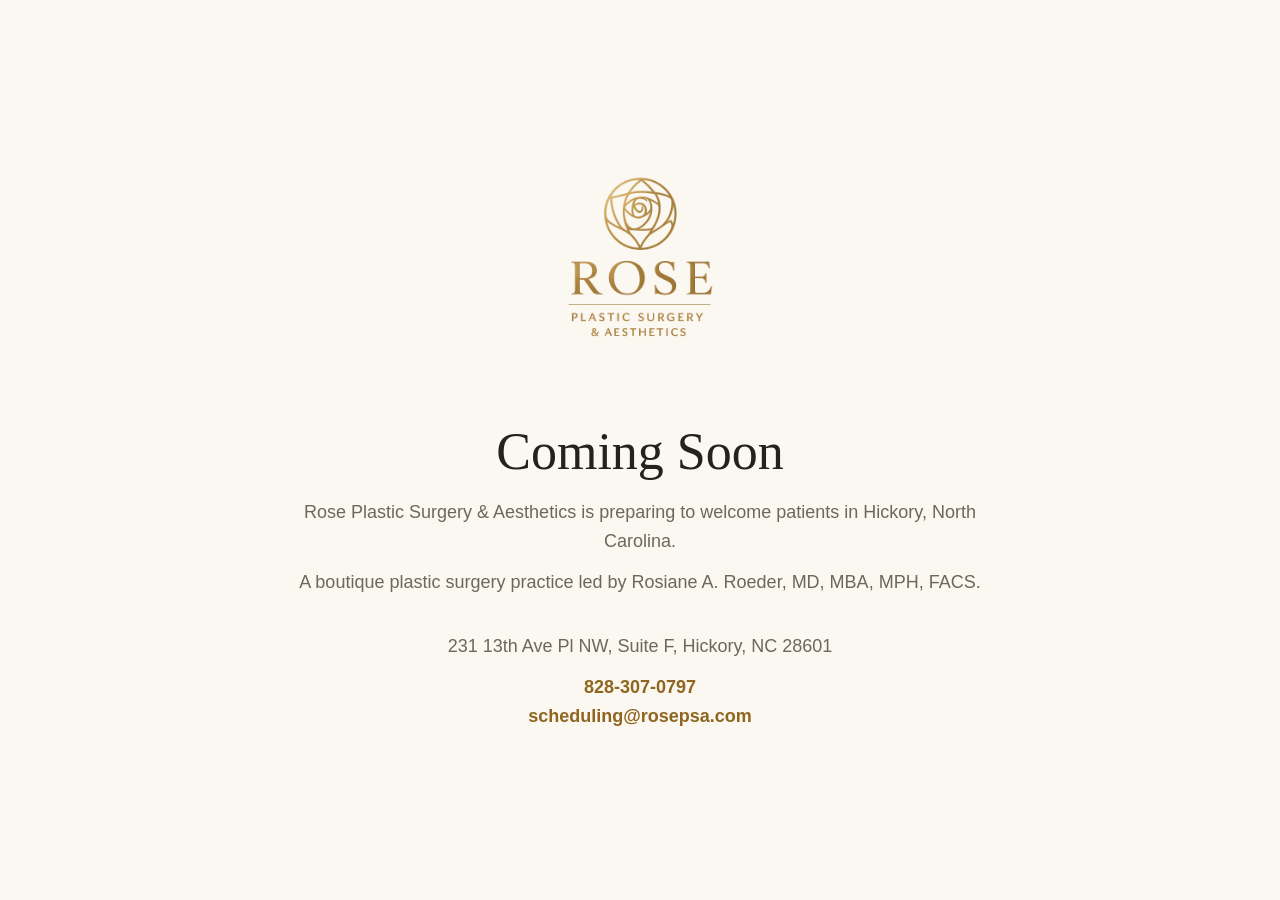
==== commit 531282cf: "Update index.html" ====
--- a/index.html
+++ b/index.html
@@ -3,131 +3,88 @@
 <head>
   <meta charset="UTF-8" />
   <meta name="viewport" content="width=device-width, initial-scale=1.0" />
-  <title>Rose Plastic Surgery & Aesthetics | Plastic Surgeon Hickory NC</title>
-  <meta name="description" content="Rose Plastic Surgery & Aesthetics in Hickory, NC, led by board-certified plastic surgeon Rosiane A. Roeder, MD, MBA, MPH, FACS." />
-  <link rel="preconnect" href="https://fonts.googleapis.com">
-  <link rel="preconnect" href="https://fonts.gstatic.com" crossorigin>
-  <link href="https://fonts.googleapis.com/css2?family=Cormorant+Garamond:wght@500;600;700&family=Inter:wght@400;500;600;700&display=swap" rel="stylesheet">
+
+  <title>Rose Plastic Surgery & Aesthetics | Coming Soon</title>
+
+  <meta
+    name="description"
+    content="Rose Plastic Surgery & Aesthetics, a boutique plastic surgery practice in Hickory, NC, is coming soon."
+  />
+
   <link rel="stylesheet" href="styles.css" />
+
+  <style>
+    body {
+      margin: 0;
+      min-height: 100vh;
+      display: flex;
+      align-items: center;
+      justify-content: center;
+      background: #fbf7f1;
+      color: #25211d;
+      font-family: Arial, sans-serif;
+      text-align: center;
+      padding: 30px;
+    }
+
+    .coming-soon {
+      max-width: 720px;
+    }
+
+    .coming-soon img {
+      width: 220px;
+      margin-bottom: 40px;
+    }
+
+    .coming-soon h1 {
+      font-family: Georgia, serif;
+      font-size: 52px;
+      font-weight: 400;
+      margin: 0 0 20px;
+    }
+
+    .coming-soon p {
+      font-size: 18px;
+      color: #6f665e;
+      margin: 0 0 12px;
+    }
+
+    .contact {
+      margin-top: 36px;
+      font-size: 16px;
+    }
+
+    .contact a {
+      color: #8f661f;
+      text-decoration: none;
+      font-weight: 600;
+    }
+  </style>
 </head>
+
 <body>
-  <header class="site-header">
-    <a class="brand" href="index.html" aria-label="Rose Plastic Surgery & Aesthetics home">
-      <img src="assets/logo.png" alt="Rose Plastic Surgery & Aesthetics logo" />
-    </a>
-    <button class="menu-toggle" aria-label="Open menu">☰</button>
-    <nav class="main-nav">
-      <a href="index.html">Home</a>
-      <a href="about.html">About</a>
-      <a href="procedures.html">Procedures</a>
-      <a href="gallery.html">Before & After</a>
-      <a href="providers.html">Referring Providers</a>
-      <a href="contact.html">Contact</a>
-      <a class="nav-cta" href="contact.html">Schedule Consultation</a>
-    </nav>
-  </header>
+  <main class="coming-soon">
+    <img src="assets/logo.png" alt="Rose Plastic Surgery & Aesthetics logo" />
 
-  <main>
-    <section class="hero">
-      <div class="hero-copy">
-        <p class="eyebrow">Rose Plastic Surgery & Aesthetics</p>
-        <h1>Hickory’s premier destination for plastic surgery.</h1>
-        <p class="doctor-line">Rosiane A. Roeder, MD, MBA, MPH, FACS</p>
-        <p class="hero-text">Board-certified plastic surgeon. Surgical expertise. Natural results. A private boutique experience designed around you.</p>
-        <div class="hero-actions">
-          <a class="button gold" href="contact.html">Schedule Consultation</a>
-          <a class="button outline" href="about.html">Meet Dr. Roeder</a>
-        </div>
-      </div>
-      <div class="hero-image" role="img" aria-label="Dr. Rosie Roeder in a refined private practice setting"></div>
-    </section>
+    <h1>Coming Soon</h1>
 
-    <section class="trust-strip">
-      <div><span>Board-Certified Plastic Surgeon</span></div>
-      <div><span>American Board of Plastic Surgery</span></div>
-      <div><span>Fellow, American College of Surgeons</span></div>
-      <div><span>Hospital Privileges in Hickory</span></div>
-      <div><span>English & Spanish</span></div>
-    </section>
+    <p>
+      Rose Plastic Surgery & Aesthetics is preparing to welcome patients in
+      Hickory, North Carolina.
+    </p>
 
-    <section class="intro section-grid">
-      <div>
-        <p class="eyebrow">Meet Dr. Roeder</p>
-        <h2>A surgeon’s skill matters. So does listening.</h2>
-        <p>Dr. Rosiane Roeder believes every patient deserves thoughtful guidance, honest recommendations, and results that look natural and feel authentic.</p>
-        <p>As a board-certified plastic surgeon with advanced training in reconstructive and cosmetic surgery, Dr. Roeder combines technical precision with an individualized approach that places patients first.</p>
-        <a class="text-link" href="about.html">Read full biography</a>
-      </div>
-      <div class="credential-card">
-        <h3>Training & Credentials</h3>
-        <ul>
-          <li>MD, University of Vermont College of Medicine</li>
-          <li>General Surgery Residency, University of Miami</li>
-          <li>Plastic & Reconstructive Surgery Residency, Lahey Hospital & Medical Center</li>
-          <li>Board Certified, American Board of Plastic Surgery</li>
-        </ul>
-      </div>
-    </section>
+    <p>
+      A boutique plastic surgery practice led by
+      Rosiane A. Roeder, MD, MBA, MPH, FACS.
+    </p>
 
-    <section class="services">
-      <p class="eyebrow center">Signature Services</p>
-      <h2>Plastic surgery first. Aesthetics with surgical judgment.</h2>
-      <div class="service-grid">
-        <article><h3>Breast Surgery</h3><p>Augmentation, lift, reduction, implant exchange, and reconstruction.</p><a href="procedures.html#breast">Learn More</a></article>
-        <article><h3>Body Contouring</h3><p>Tummy tuck, liposuction, mommy makeover, arm lift, and thigh lift.</p><a href="procedures.html#body">Learn More</a></article>
-        <article><h3>Facial Plastic Surgery</h3><p>Facelift, neck lift, eyelid surgery, brow lift, and facial fat grafting.</p><a href="procedures.html#face">Learn More</a></article>
-        <article><h3>Reconstructive Surgery</h3><p>Skin cancer reconstruction, trauma reconstruction, and complex closure.</p><a href="procedures.html#reconstruction">Learn More</a></article>
-        <article><h3>Hair Restoration</h3><p>PRP hair restoration and regenerative treatment planning.</p><a href="procedures.html#hair">Learn More</a></article>
-        <article><h3>In-Office Procedures</h3><p>Minor procedures performed in a private, comfortable office setting.</p><a href="procedures.html#office">Learn More</a></article>
-      </div>
-    </section>
-
-    <section class="why">
-      <p class="eyebrow center">Why Patients Choose Rose PSA</p>
-      <div class="why-grid">
-        <div><h3>Board-certified expertise</h3><p>Plastic surgery care led by a surgeon with advanced training and hospital-based experience.</p></div>
-        <div><h3>Boutique experience</h3><p>Private, thoughtful care from consultation through recovery.</p></div>
-        <div><h3>Natural results</h3><p>Refined outcomes designed to enhance, not change, your appearance.</p></div>
-      </div>
-    </section>
-
-    <section class="providers-callout section-grid reverse">
-      <div class="lobby-photo"></div>
-      <div>
-        <p class="eyebrow">For Referring Providers</p>
-        <h2>A trusted surgical partner for Western North Carolina.</h2>
-        <p>Rose PSA collaborates with med spas, dermatology practices, primary care offices, hospitals, and specialty providers. Our focus is advanced plastic surgery, reconstructive care, and surgical-level guidance for patients who need expertise beyond routine aesthetic treatments.</p>
-        <a class="button outline" href="providers.html">Referral Information</a>
-      </div>
-    </section>
-
-    <section class="gallery-teaser section-grid">
-      <div>
-        <p class="eyebrow">Real Patients. Real Results.</p>
-        <h2>Before & After Gallery</h2>
-        <p>Browse results from breast surgery, body contouring, facial procedures, and reconstructive surgery. Gallery access may be limited for patient privacy.</p>
-        <a class="button gold" href="gallery.html">View Gallery</a>
-      </div>
-      <div class="gallery-placeholder">
-        <span>Gallery Coming Soon</span>
-      </div>
-    </section>
-
-    <section class="contact-band">
-      <div>
-        <p class="eyebrow">Visit Rose PSA</p>
-        <h2>Begin with a private consultation.</h2>
-        <p>231 13th Ave Pl NW, Suite F<br>Hickory, NC 28601</p>
-        <p><a href="tel:8283070797">828-307-0797</a><br><a href="mailto:scheduling@rosepsa.com">scheduling@rosepsa.com</a></p>
-      </div>
-      <a class="button gold" href="contact.html">Schedule Consultation</a>
-    </section>
+    <div class="contact">
+      <p>231 13th Ave Pl NW, Suite F, Hickory, NC 28601</p>
+      <p>
+        <a href="tel:8283070797">828-307-0797</a><br />
+        <a href="mailto:scheduling@rosepsa.com">scheduling@rosepsa.com</a>
+      </p>
+    </div>
   </main>
-
-  <footer>
-    <div><strong>Rose Plastic Surgery & Aesthetics</strong><br>231 13th Ave Pl NW, Suite F, Hickory, NC 28601</div>
-    <div><a href="tel:8283070797">828-307-0797</a> | <a href="mailto:scheduling@rosepsa.com">scheduling@rosepsa.com</a></div>
-  </footer>
-  <script src="script.js"></script>
 </body>
 </html>
--- a/styles.css
+++ b/styles.css
@@ -1,20 +1,393 @@
-:root{
-  --cream:#fbf7f1;
-  --warm:#f2eadf;
-  --stone:#d9caba;
-  --gold:#b98933;
-  --gold-dark:#8f661f;
-  --charcoal:#25211d;
-  --muted:#6f665e;
-  --white:#fffdf9;
-  --line:#e7ded2;
-}
-*{box-sizing:border-box}
-body{margin:0;font-family:Inter,Arial,sans-serif;color:var(--charcoal);background:var(--cream);line-height:1.6}
-a{color:inherit;text-decoration:none}
-.site-header{position:sticky;top:0;z-index:10;display:flex;align-items:center;justify-content:space-between;padding:14px 6vw;background:rgba(251,247,241,.94);backdrop-filter:blur(14px);border-bottom:1px solid var(--line)}
-.brand img{width:145px;height:auto;display:block}.main-nav{display:flex;align-items:center;gap:28px;font-size:12px;text-transform:uppercase;letter-spacing:.08em}.main-nav a{padding:10px 0}.main-nav a:hover{color:var(--gold-dark)}.nav-cta{background:var(--gold);color:white!important;padding:13px 20px!important}.menu-toggle{display:none;background:none;border:0;font-size:26px}
-h1,h2,h3{font-family:'Cormorant Garamond',Georgia,serif;line-height:1.02;margin:0 0 20px}h1{font-size:clamp(44px,6vw,78px);font-weight:600}h2{font-size:clamp(34px,4vw,56px);font-weight:600}h3{font-size:28px;font-weight:600}.eyebrow{font-size:13px;text-transform:uppercase;letter-spacing:.18em;color:var(--gold-dark);font-weight:700;margin:0 0 14px}.center{text-align:center}.doctor-line{font-weight:700;letter-spacing:.05em;margin-top:-6px}.hero{display:grid;grid-template-columns:1fr 1.05fr;min-height:720px;background:linear-gradient(90deg,var(--cream) 0%,rgba(251,247,241,.92) 40%,rgba(251,247,241,.2) 65%),url('assets/lobby.png');background-size:cover;background-position:center}.hero-copy{padding:118px 0 70px 6vw;max-width:760px}.hero-text{font-size:21px;max-width:560px;color:#403a34}.hero-actions{display:flex;gap:18px;margin-top:32px;flex-wrap:wrap}.button{display:inline-flex;align-items:center;justify-content:center;min-height:48px;padding:0 26px;text-transform:uppercase;font-size:12px;letter-spacing:.1em;font-weight:700;border:1px solid var(--gold)}.button.gold{background:var(--gold);color:white}.button.outline{background:transparent;color:var(--gold-dark)}.hero-image{background:url('assets/rosie.jpg') center 25%/cover no-repeat;min-height:520px;align-self:end;margin:95px 7vw 0 0;border-radius:260px 260px 0 0;box-shadow:0 30px 80px rgba(62,45,22,.18)}
-.trust-strip{display:grid;grid-template-columns:repeat(5,1fr);background:var(--white);border-top:1px solid var(--line);border-bottom:1px solid var(--line)}.trust-strip div{min-height:96px;display:flex;align-items:center;justify-content:center;text-align:center;padding:18px;border-right:1px solid var(--line)}.trust-strip span{font-size:12px;font-weight:700;text-transform:uppercase;letter-spacing:.08em}.section-grid{display:grid;grid-template-columns:1fr 1fr;gap:70px;padding:90px 8vw;align-items:center}.section-grid p{font-size:17px;color:var(--muted)}.credential-card{background:var(--white);padding:44px;border:1px solid var(--line);box-shadow:0 20px 60px rgba(54,38,20,.06)}.credential-card ul{padding-left:20px;color:var(--muted)}.text-link{color:var(--gold-dark);font-weight:700;text-transform:uppercase;letter-spacing:.1em;font-size:12px}.services{padding:90px 6vw;background:var(--white);text-align:center}.services h2{max-width:850px;margin:0 auto 48px}.service-grid{display:grid;grid-template-columns:repeat(3,1fr);gap:22px;text-align:left}.service-grid article{background:var(--cream);padding:34px;border:1px solid var(--line);min-height:250px}.service-grid p{color:var(--muted)}.service-grid a{color:var(--gold-dark);font-weight:700;font-size:13px}.why{padding:80px 8vw}.why-grid{display:grid;grid-template-columns:repeat(3,1fr);gap:26px;margin-top:30px;text-align:center}.why-grid div{background:var(--white);border:1px solid var(--line);padding:40px}.why-grid p{color:var(--muted)}.reverse{background:var(--warm)}.lobby-photo{height:420px;background:url('assets/lobby.png') center/cover no-repeat;border:1px solid var(--line)}.gallery-placeholder{height:360px;background:linear-gradient(135deg,#d8c6b5,#fbf7f1);display:flex;align-items:center;justify-content:center;border:1px solid var(--line);font-family:'Cormorant Garamond',Georgia,serif;font-size:42px;color:var(--gold-dark)}.contact-band{display:flex;align-items:center;justify-content:space-between;gap:30px;background:var(--charcoal);color:white;padding:70px 8vw}.contact-band p,.contact-band a{color:#f4eadc}footer{display:flex;justify-content:space-between;gap:20px;padding:28px 6vw;background:#171411;color:#e8dccd;font-size:13px}footer a{color:#e8dccd}
-.page-hero{padding:110px 8vw 70px;background:var(--warm);text-align:center}.page-hero h1{max-width:900px;margin:auto}.content{padding:70px 8vw;max-width:1180px;margin:auto}.two-col{display:grid;grid-template-columns:1fr 1fr;gap:50px}.procedure-list{display:grid;grid-template-columns:repeat(2,1fr);gap:30px}.procedure-list section{background:var(--white);border:1px solid var(--line);padding:32px}.contact-form{display:grid;gap:16px}.contact-form input,.contact-form textarea,.contact-form select{width:100%;padding:15px;border:1px solid var(--line);background:white;font:inherit}.contact-form textarea{min-height:140px}.contact-form button{cursor:pointer}
-@media(max-width:900px){.menu-toggle{display:block}.main-nav{display:none;position:absolute;left:0;right:0;top:100%;background:var(--cream);padding:20px 6vw;flex-direction:column;align-items:flex-start;border-bottom:1px solid var(--line)}.main-nav.open{display:flex}.hero{grid-template-columns:1fr;background:var(--cream)}.hero-copy{padding:70px 6vw 25px}.hero-image{margin:0 6vw 40px;min-height:440px}.trust-strip{grid-template-columns:1fr}.section-grid,.two-col{grid-template-columns:1fr;padding:60px 6vw}.service-grid,.why-grid,.procedure-list{grid-template-columns:1fr}.contact-band,footer{flex-direction:column;align-items:flex-start}.brand img{width:120px}}
+:root {
+  --cream: #fbf7f1;
+  --warm: #f2eadf;
+  --stone: #d9caba;
+  --gold: #b98933;
+  --gold-dark: #8f661f;
+  --charcoal: #25211d;
+  --muted: #6f665e;
+  --white: #fffdf9;
+  --line: #e7ded2;
+}
+* {
+  box-sizing: border-box;
+}
+body {
+  margin: 0;
+  font-family: Inter, Arial, sans-serif;
+  color: var(--charcoal);
+  background: var(--cream);
+  line-height: 1.6;
+}
+a {
+  color: inherit;
+  text-decoration: none;
+}
+.site-header {
+  position: sticky;
+  top: 0;
+  z-index: 10;
+  display: flex;
+  align-items: center;
+  justify-content: space-between;
+  padding: 14px 6vw;
+  background: rgba(251, 247, 241, 0.94);
+  backdrop-filter: blur(14px);
+  border-bottom: 1px solid var(--line);
+}
+.brand img {
+  width: 145px;
+  height: auto;
+  display: block;
+}
+.main-nav {
+  display: flex;
+  align-items: center;
+  gap: 28px;
+  font-size: 12px;
+  text-transform: uppercase;
+  letter-spacing: 0.08em;
+}
+.main-nav a {
+  padding: 10px 0;
+}
+.main-nav a:hover {
+  color: var(--gold-dark);
+}
+.nav-cta {
+  background: var(--gold);
+  color: white !important;
+  padding: 13px 20px !important;
+}
+.menu-toggle {
+  display: none;
+  background: none;
+  border: 0;
+  font-size: 26px;
+}
+h1,
+h2,
+h3 {
+  font-family: "Cormorant Garamond", Georgia, serif;
+  line-height: 1.02;
+  margin: 0 0 20px;
+}
+h1 {
+  font-size: clamp(44px, 6vw, 78px);
+  font-weight: 600;
+}
+h2 {
+  font-size: clamp(34px, 4vw, 56px);
+  font-weight: 600;
+}
+h3 {
+  font-size: 28px;
+  font-weight: 600;
+}
+.eyebrow {
+  font-size: 13px;
+  text-transform: uppercase;
+  letter-spacing: 0.18em;
+  color: var(--gold-dark);
+  font-weight: 700;
+  margin: 0 0 14px;
+}
+.center {
+  text-align: center;
+}
+.doctor-line {
+  font-weight: 700;
+  letter-spacing: 0.05em;
+  margin-top: -6px;
+}
+.hero {
+  display: grid;
+  grid-template-columns: 1fr;
+  min-height: 720px;
+  background:
+    linear-gradient(
+      90deg,
+      var(--cream) 0%,
+      rgba(251, 247, 241, 0.92) 40%,
+      rgba(251, 247, 241, 0.2) 65%
+    ),
+    url("assets/lobby.png");
+  background-size: cover;
+  background-position: center;
+}
+.hero-copy {
+  padding: 118px 0 70px 6vw;
+  max-width: 760px;
+}
+.hero-text {
+  font-size: 21px;
+  max-width: 560px;
+  color: #403a34;
+}
+.hero-actions {
+  display: flex;
+  gap: 18px;
+  margin-top: 32px;
+  flex-wrap: wrap;
+}
+.button {
+  display: inline-flex;
+  align-items: center;
+  justify-content: center;
+  min-height: 48px;
+  padding: 0 26px;
+  text-transform: uppercase;
+  font-size: 12px;
+  letter-spacing: 0.1em;
+  font-weight: 700;
+  border: 1px solid var(--gold);
+}
+.button.gold {
+  background: var(--gold);
+  color: white;
+}
+.button.outline {
+  background: transparent;
+  color: var(--gold-dark);
+
+}
+.trust-strip {
+  display: grid;
+  grid-template-columns: repeat(5, 1fr);
+  background: var(--white);
+  border-top: 1px solid var(--line);
+  border-bottom: 1px solid var(--line);
+}
+.trust-strip div {
+  min-height: 96px;
+  display: flex;
+  align-items: center;
+  justify-content: center;
+  text-align: center;
+  padding: 18px;
+  border-right: 1px solid var(--line);
+}
+.trust-strip span {
+  font-size: 12px;
+  font-weight: 700;
+  text-transform: uppercase;
+  letter-spacing: 0.08em;
+}
+.section-grid {
+  display: grid;
+  grid-template-columns: 1fr 1fr;
+  gap: 70px;
+  padding: 90px 8vw;
+  align-items: center;
+}
+.section-grid p {
+  font-size: 17px;
+  color: var(--muted);
+}
+.credential-card {
+  background: var(--white);
+  padding: 44px;
+  border: 1px solid var(--line);
+  box-shadow: 0 20px 60px rgba(54, 38, 20, 0.06);
+}
+.credential-card ul {
+  padding-left: 20px;
+  color: var(--muted);
+}
+.text-link {
+  color: var(--gold-dark);
+  font-weight: 700;
+  text-transform: uppercase;
+  letter-spacing: 0.1em;
+  font-size: 12px;
+}
+.services {
+  padding: 90px 6vw;
+  background: var(--white);
+  text-align: center;
+}
+.services h2 {
+  max-width: 850px;
+  margin: 0 auto 48px;
+}
+.service-grid {
+  display: grid;
+  grid-template-columns: repeat(3, 1fr);
+  gap: 22px;
+  text-align: left;
+}
+.service-grid article {
+  background: var(--cream);
+  padding: 34px;
+  border: 1px solid var(--line);
+  min-height: 250px;
+}
+.service-grid p {
+  color: var(--muted);
+}
+.service-grid a {
+  color: var(--gold-dark);
+  font-weight: 700;
+  font-size: 13px;
+}
+.why {
+  padding: 80px 8vw;
+}
+.why-grid {
+  display: grid;
+  grid-template-columns: repeat(3, 1fr);
+  gap: 26px;
+  margin-top: 30px;
+  text-align: center;
+}
+.why-grid div {
+  background: var(--white);
+  border: 1px solid var(--line);
+  padding: 40px;
+}
+.why-grid p {
+  color: var(--muted);
+}
+.reverse {
+  background: var(--warm);
+}
+.lobby-photo {
+  height: 420px;
+  background: url("assets/lobby.png") center/cover no-repeat;
+  border: 1px solid var(--line);
+}
+.gallery-placeholder {
+  height: 360px;
+  background: linear-gradient(135deg, #d8c6b5, #fbf7f1);
+  display: flex;
+  align-items: center;
+  justify-content: center;
+  border: 1px solid var(--line);
+  font-family: "Cormorant Garamond", Georgia, serif;
+  font-size: 42px;
+  color: var(--gold-dark);
+}
+.contact-band {
+  display: flex;
+  align-items: center;
+  justify-content: space-between;
+  gap: 30px;
+  background: var(--charcoal);
+  color: white;
+  padding: 70px 8vw;
+}
+.contact-band p,
+.contact-band a {
+  color: #f4eadc;
+}
+footer {
+  display: flex;
+  justify-content: space-between;
+  gap: 20px;
+  padding: 28px 6vw;
+  background: #171411;
+  color: #e8dccd;
+  font-size: 13px;
+}
+footer a {
+  color: #e8dccd;
+}
+.page-hero {
+  padding: 110px 8vw 70px;
+  background: var(--warm);
+  text-align: center;
+}
+.page-hero h1 {
+  max-width: 900px;
+  margin: auto;
+}
+.content {
+  padding: 70px 8vw;
+  max-width: 1180px;
+  margin: auto;
+}
+.two-col {
+  display: grid;
+  grid-template-columns: 1fr 1fr;
+  gap: 50px;
+}
+.procedure-list {
+  display: grid;
+  grid-template-columns: repeat(2, 1fr);
+  gap: 30px;
+}
+.procedure-list section {
+  background: var(--white);
+  border: 1px solid var(--line);
+  padding: 32px;
+}
+.contact-form {
+  display: grid;
+  gap: 16px;
+}
+.contact-form input,
+.contact-form textarea,
+.contact-form select {
+  width: 100%;
+  padding: 15px;
+  border: 1px solid var(--line);
+  background: white;
+  font: inherit;
+}
+.contact-form textarea {
+  min-height: 140px;
+}
+.contact-form button {
+  cursor: pointer;
+}
+@media (max-width: 900px) {
+  .menu-toggle {
+    display: block;
+  }
+  .main-nav {
+    display: none;
+    position: absolute;
+    left: 0;
+    right: 0;
+    top: 100%;
+    background: var(--cream);
+    padding: 20px 6vw;
+    flex-direction: column;
+    align-items: flex-start;
+    border-bottom: 1px solid var(--line);
+  }
+  .main-nav.open {
+    display: flex;
+  }
+  .hero {
+    grid-template-columns: 1fr;
+    background: var(--cream);
+  }
+  .hero-copy {
+    padding: 70px 6vw 25px;
+  }
+.hero-image {
+  display: none;
+  }
+  .trust-strip {
+    grid-template-columns: 1fr;
+  }
+  .section-grid,
+  .two-col {
+    grid-template-columns: 1fr;
+    padding: 60px 6vw;
+  }
+  .service-grid,
+  .why-grid,
+  .procedure-list {
+    grid-template-columns: 1fr;
+  }
+  .contact-band,
+  footer {
+    flex-direction: column;
+    align-items: flex-start;
+  }
+  .brand img {
+    width: 120px;
+  }
+}
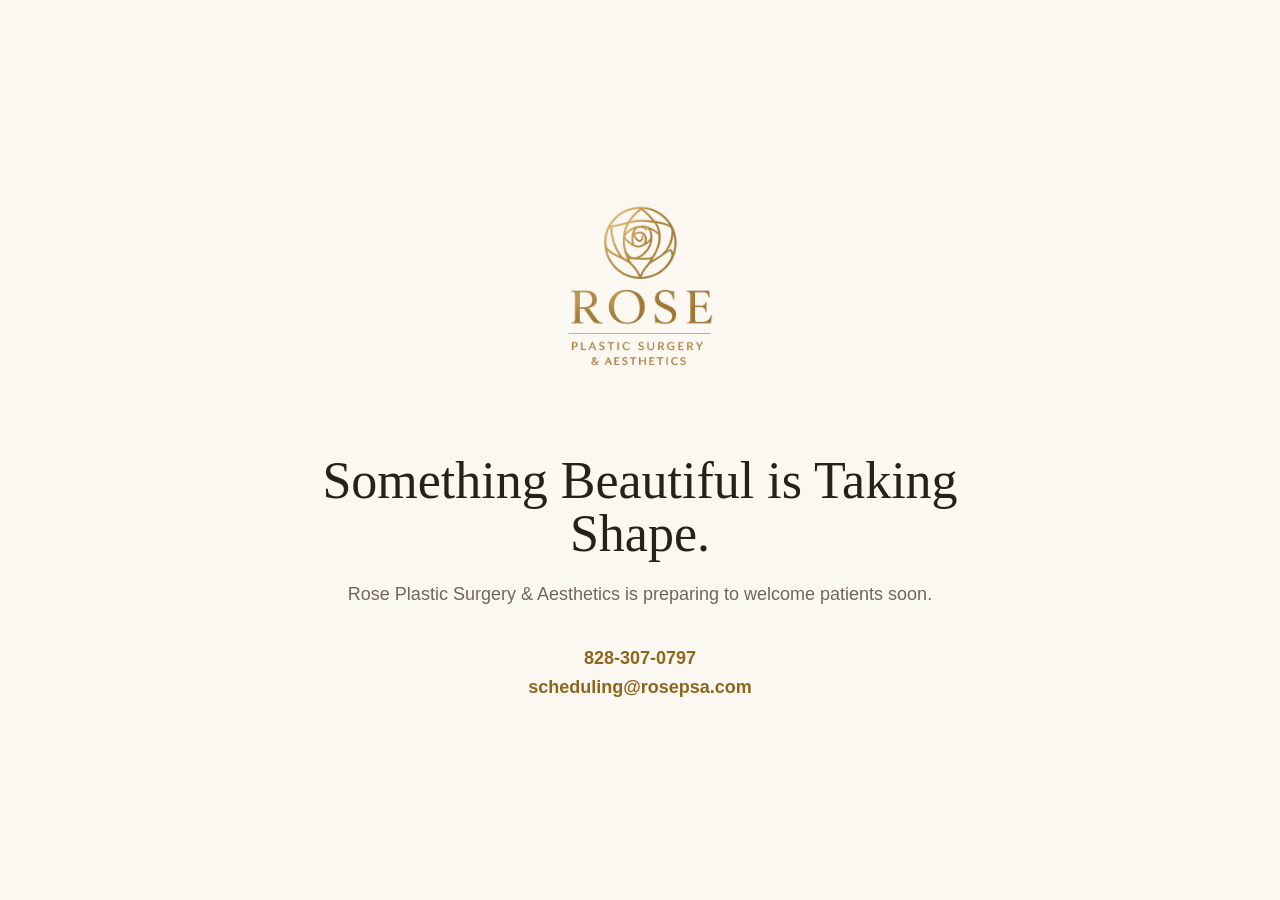
==== commit 9a7aa5a0: "Update index.html" ====
--- a/index.html
+++ b/index.html
@@ -66,20 +66,17 @@
   <main class="coming-soon">
     <img src="assets/logo.png" alt="Rose Plastic Surgery & Aesthetics logo" />
 
-    <h1>Coming Soon</h1>
+    <h1>Something Beautiful is Taking Shape.</h1>
 
     <p>
-      Rose Plastic Surgery & Aesthetics is preparing to welcome patients in
-      Hickory, North Carolina.
     </p>
 
     <p>
-      A boutique plastic surgery practice led by
-      Rosiane A. Roeder, MD, MBA, MPH, FACS.
+Rose Plastic Surgery & Aesthetics is preparing to welcome patients soon.
     </p>
 
     <div class="contact">
-      <p>231 13th Ave Pl NW, Suite F, Hickory, NC 28601</p>
+      <p></p>
       <p>
         <a href="tel:8283070797">828-307-0797</a><br />
         <a href="mailto:scheduling@rosepsa.com">scheduling@rosepsa.com</a>
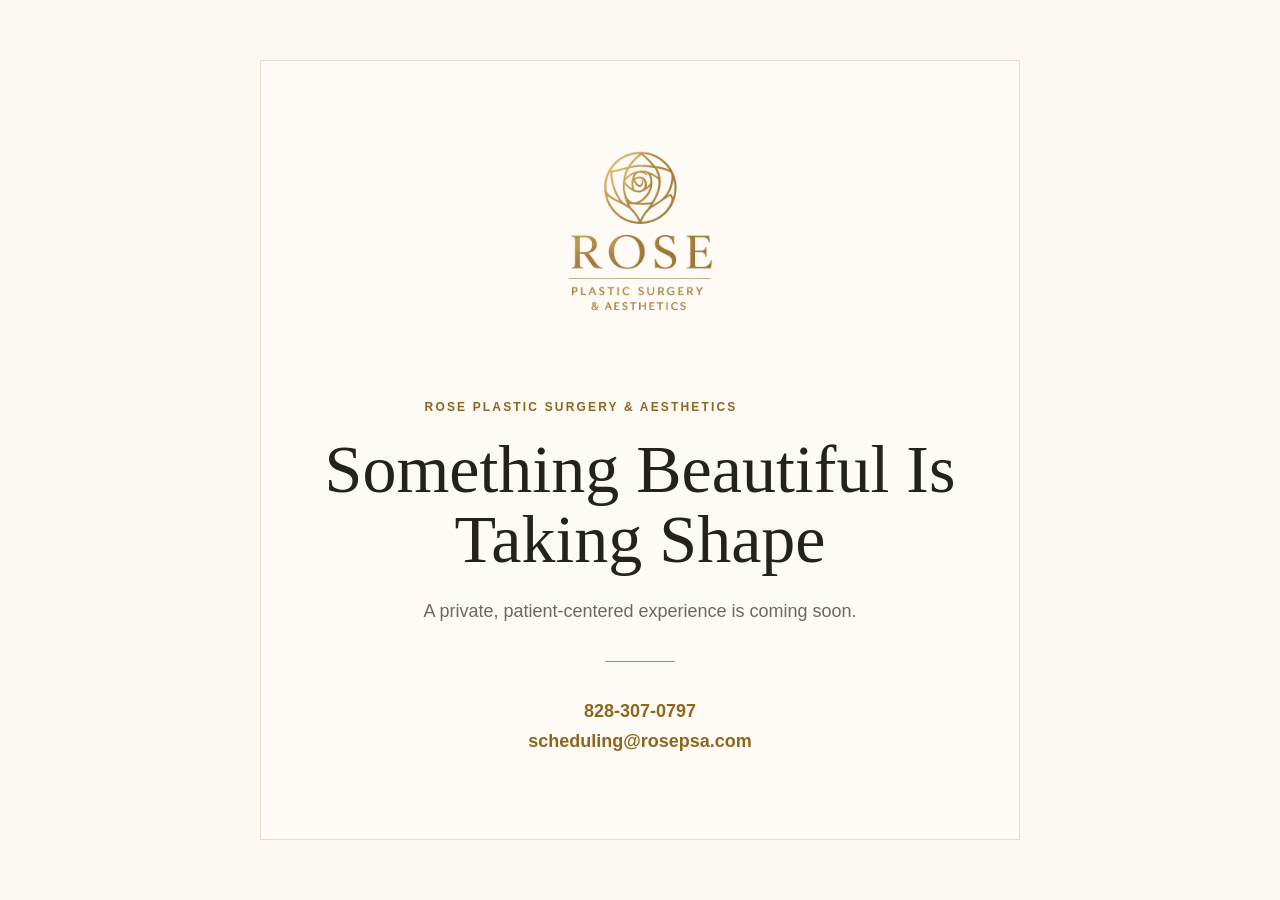
==== commit 734aea68: "Update index.html" ====
--- a/index.html
+++ b/index.html
@@ -8,56 +8,95 @@
 
   <meta
     name="description"
-    content="Rose Plastic Surgery & Aesthetics, a boutique plastic surgery practice in Hickory, NC, is coming soon."
+    content="Rose Plastic Surgery & Aesthetics is preparing a private, patient-centered experience."
   />
 
-  <link rel="stylesheet" href="styles.css" />
+  <style>
+    :root {
+      --cream: #fbf7f1;
+      --gold: #b98933;
+      --gold-dark: #8f661f;
+      --charcoal: #25211d;
+      --muted: #6f665e;
+      --line: #e7ded2;
+    }
 
-  <style>
+    * {
+      box-sizing: border-box;
+    }
+
     body {
       margin: 0;
       min-height: 100vh;
+      background: var(--cream);
+      color: var(--charcoal);
+      font-family: Arial, sans-serif;
       display: flex;
       align-items: center;
       justify-content: center;
-      background: #fbf7f1;
-      color: #25211d;
-      font-family: Arial, sans-serif;
+      padding: 32px;
       text-align: center;
-      padding: 30px;
     }
 
     .coming-soon {
-      max-width: 720px;
+      max-width: 760px;
+      width: 100%;
+      padding: 70px 40px;
+      border: 1px solid var(--line);
+      background: rgba(255, 253, 249, 0.72);
     }
 
-    .coming-soon img {
+    img {
       width: 220px;
-      margin-bottom: 40px;
+      max-width: 80%;
+      margin-bottom: 42px;
     }
 
-    .coming-soon h1 {
-      font-family: Georgia, serif;
-      font-size: 52px;
-      font-weight: 400;
-      margin: 0 0 20px;
+    .eyebrow {
+      margin: 0 0 18px;
+      color: var(--gold-dark);
+      font-size: 12px;
+      font-weight: 700;
+      letter-spacing: 0.18em;
+      text-transform: uppercase;
     }
 
-    .coming-soon p {
+    h1 {
+      margin: 0 0 22px;
+      font-family: Georgia, "Times New Roman", serif;
+      font-size: clamp(42px, 7vw, 68px);
+      font-weight: 400;
+      line-height: 1.02;
+    }
+
+    p {
+      margin: 0 auto 12px;
+      max-width: 560px;
+      color: var(--muted);
       font-size: 18px;
-      color: #6f665e;
-      margin: 0 0 12px;
+      line-height: 1.7;
+    }
+
+    .divider {
+      width: 70px;
+      height: 1px;
+      margin: 34px auto;
+      background: var(--gold);
     }
 
     .contact {
-      margin-top: 36px;
+      margin-top: 8px;
       font-size: 16px;
     }
 
     .contact a {
-      color: #8f661f;
+      color: var(--gold-dark);
       text-decoration: none;
-      font-weight: 600;
+      font-weight: 700;
+    }
+
+    .contact a:hover {
+      text-decoration: underline;
     }
   </style>
 </head>
@@ -66,17 +105,15 @@
   <main class="coming-soon">
     <img src="assets/logo.png" alt="Rose Plastic Surgery & Aesthetics logo" />
 
-    <h1>Something Beautiful is Taking Shape.</h1>
+    <p class="eyebrow">Rose Plastic Surgery & Aesthetics</p>
 
-    <p>
-    </p>
+    <h1>Something Beautiful Is Taking Shape</h1>
 
-    <p>
-Rose Plastic Surgery & Aesthetics is preparing to welcome patients soon.
-    </p>
+    <p>A private, patient-centered experience is coming soon.</p>
+
+    <div class="divider"></div>
 
     <div class="contact">
-      <p></p>
       <p>
         <a href="tel:8283070797">828-307-0797</a><br />
         <a href="mailto:scheduling@rosepsa.com">scheduling@rosepsa.com</a>
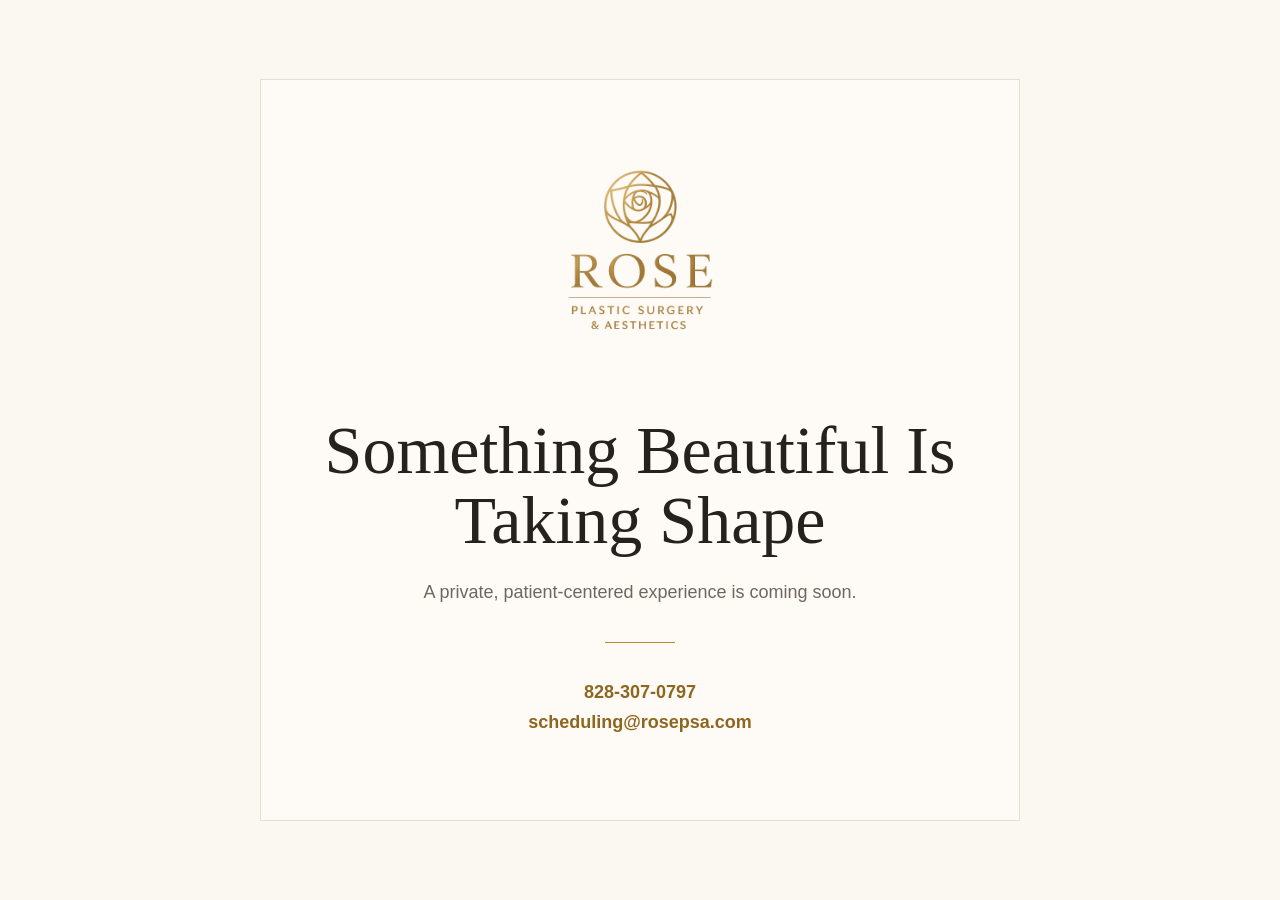
==== commit 9c6529ca: "Update index.html" ====
--- a/index.html
+++ b/index.html
@@ -105,8 +105,7 @@
   <main class="coming-soon">
     <img src="assets/logo.png" alt="Rose Plastic Surgery & Aesthetics logo" />
 
-    <p class="eyebrow">Rose Plastic Surgery & Aesthetics</p>
-
+  
     <h1>Something Beautiful Is Taking Shape</h1>
 
     <p>A private, patient-centered experience is coming soon.</p>
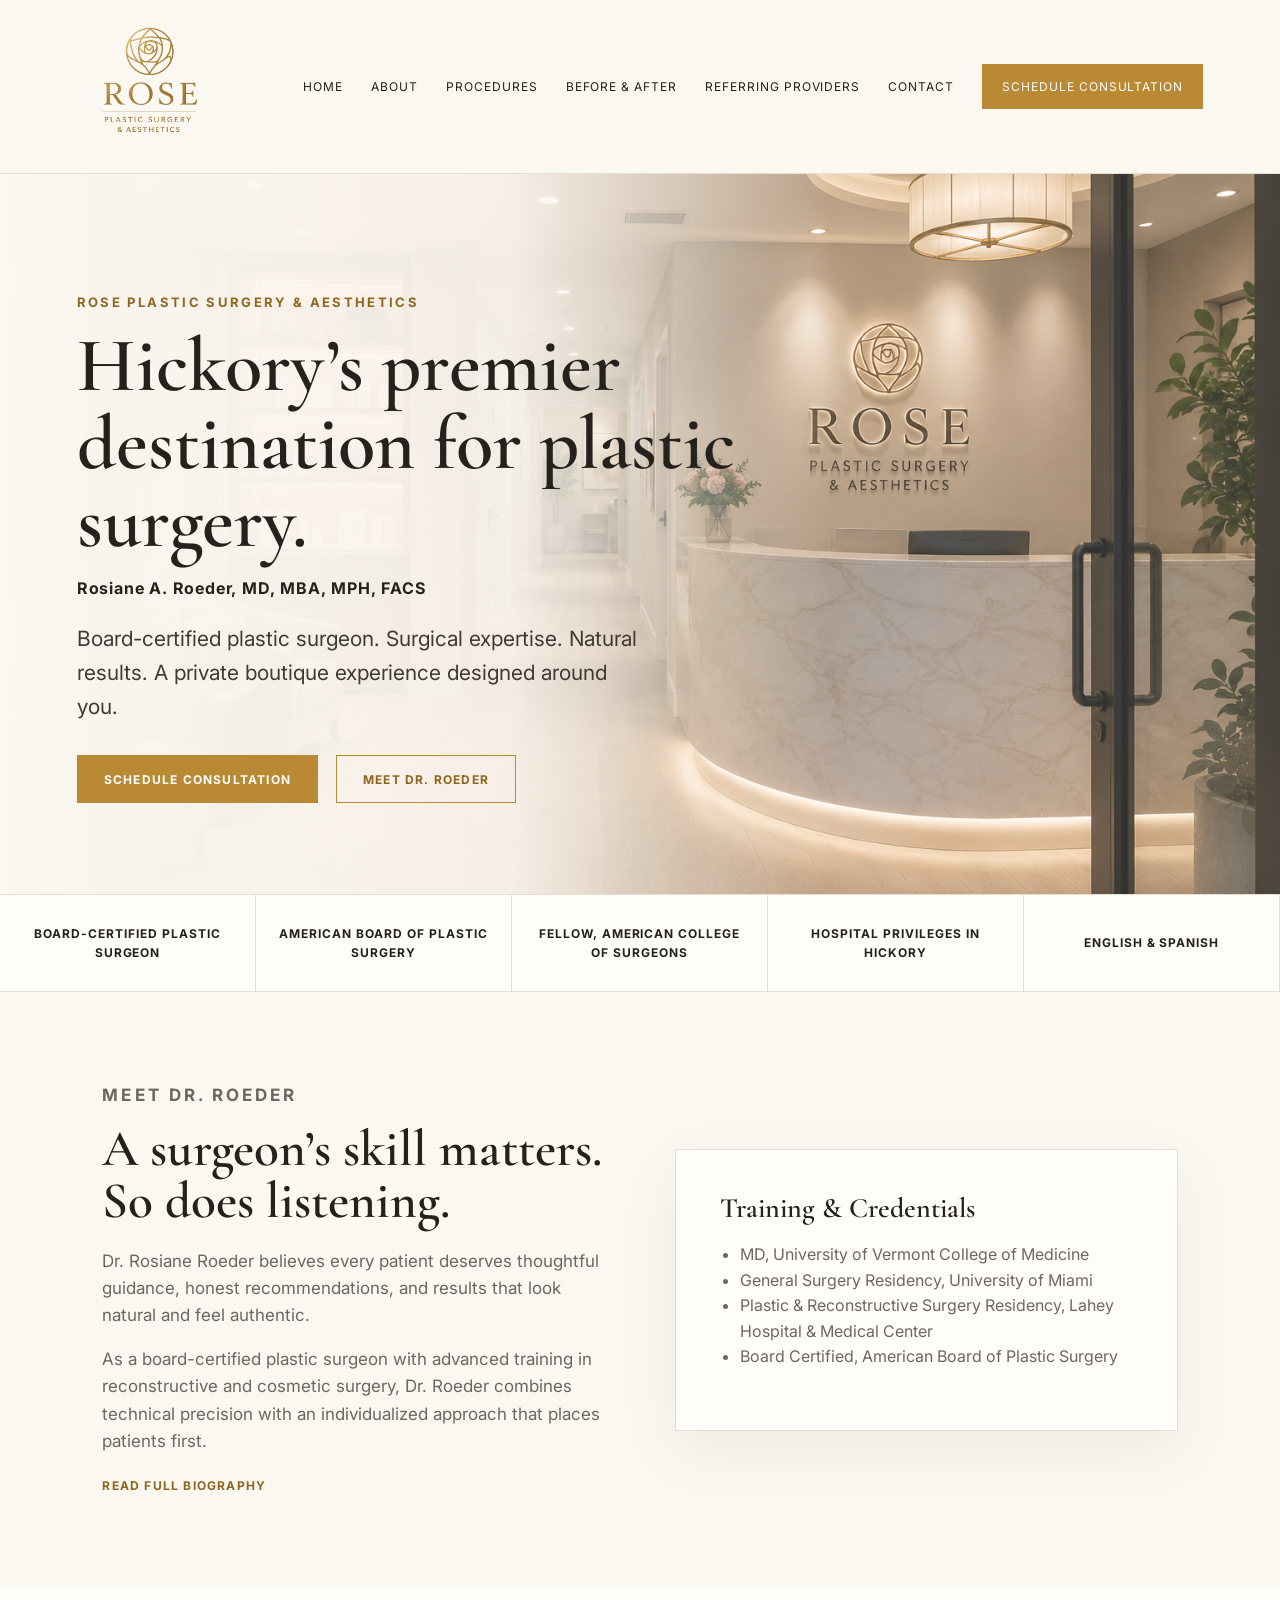
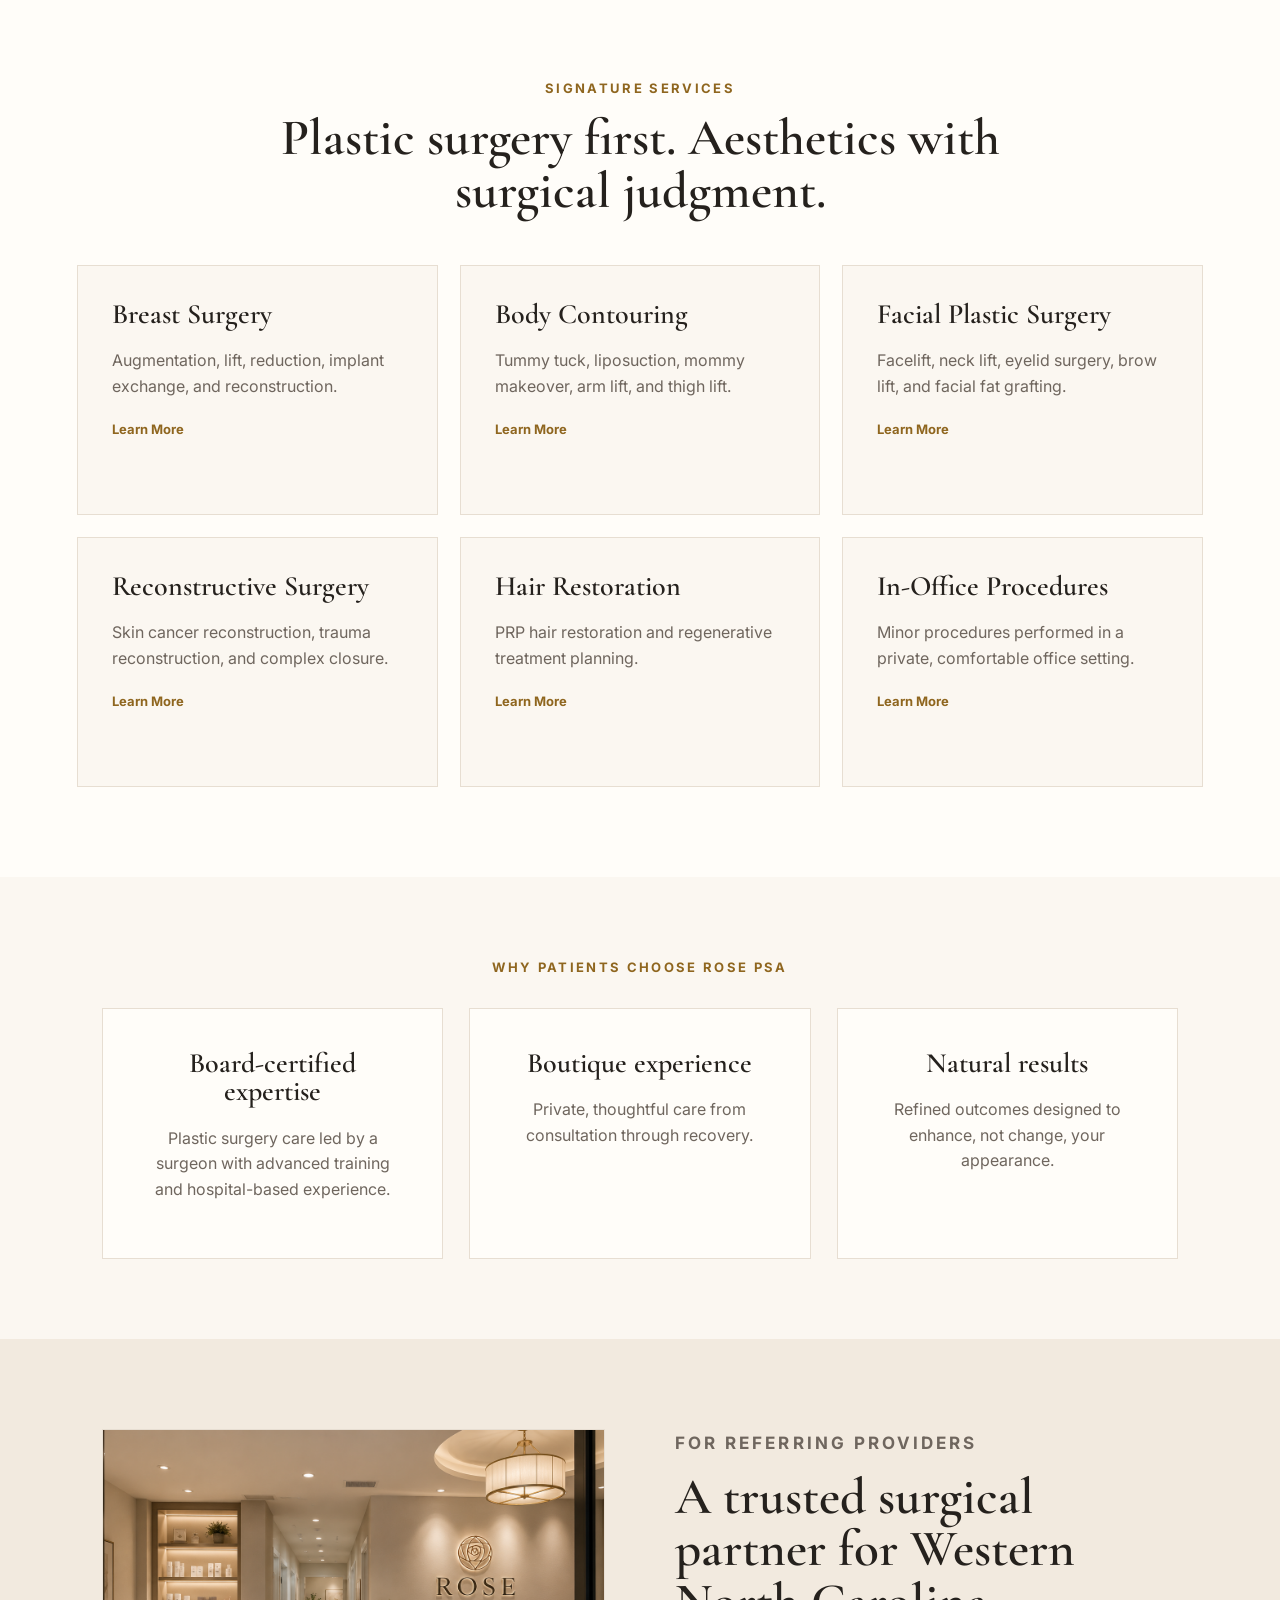
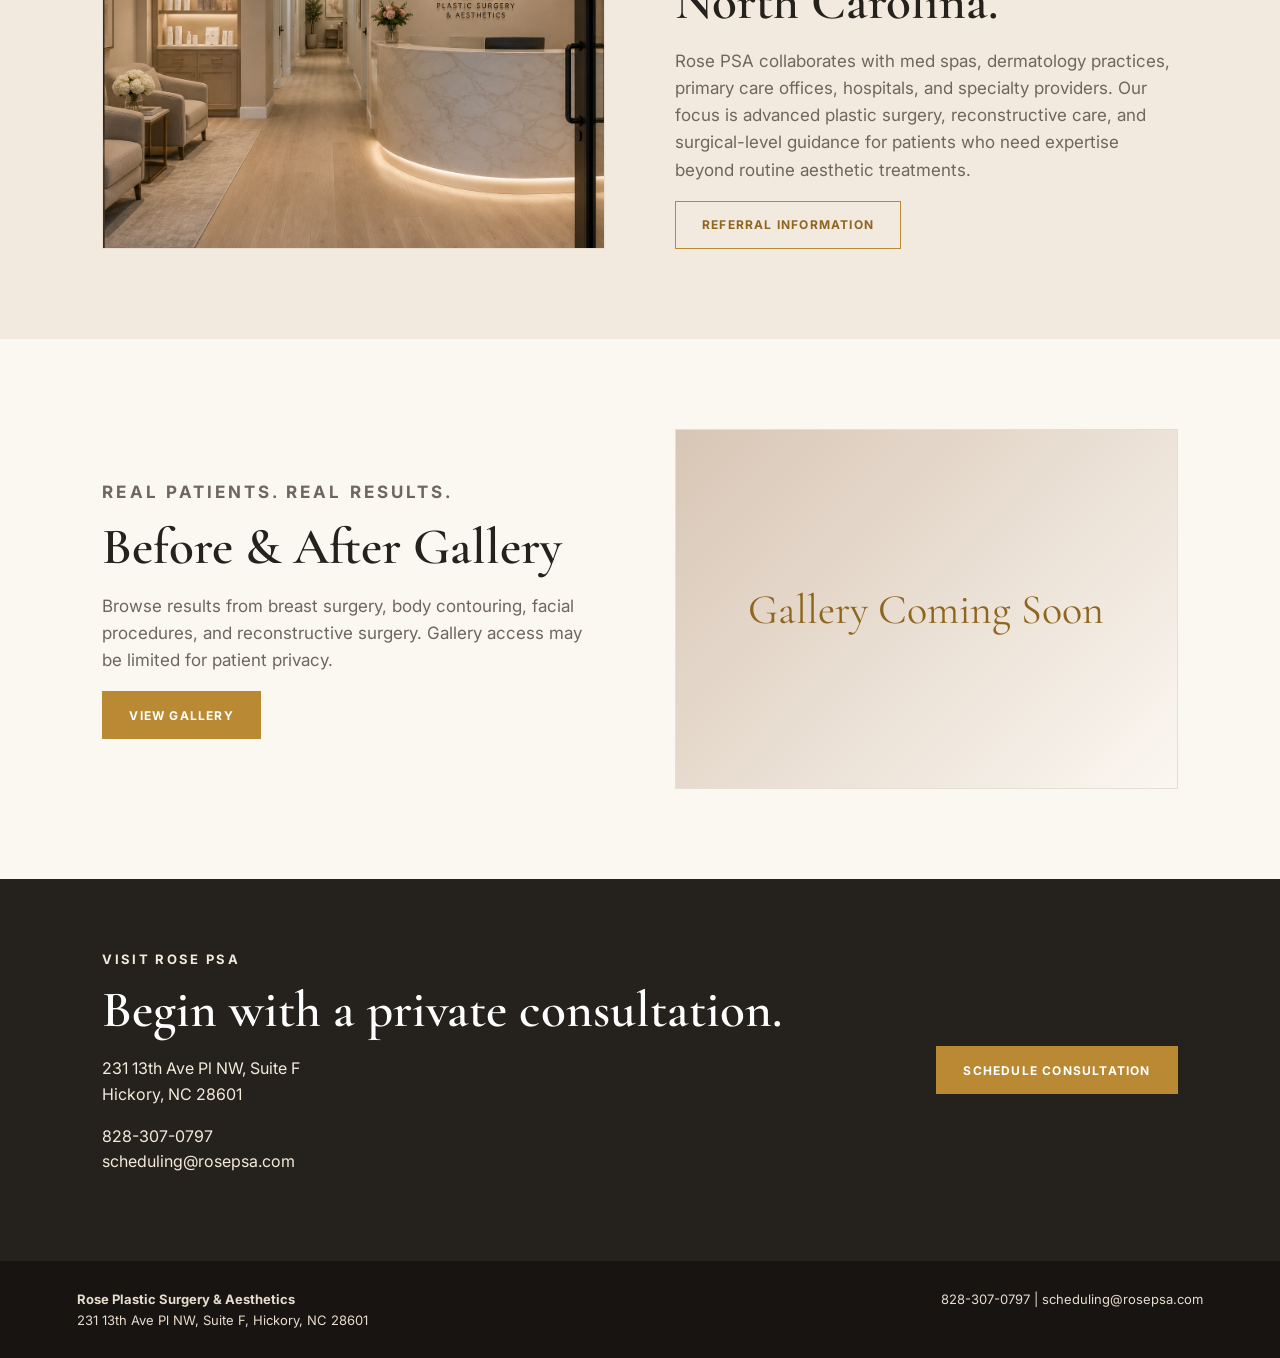
==== commit b0e9bd59: "Update index.html" ====
--- a/index.html
+++ b/index.html
@@ -1,123 +1,242 @@
-<!DOCTYPE html>
+<!doctype html>
 <html lang="en">
-<head>
-  <meta charset="UTF-8" />
-  <meta name="viewport" content="width=device-width, initial-scale=1.0" />
-
-  <title>Rose Plastic Surgery & Aesthetics | Coming Soon</title>
-
-  <meta
-    name="description"
-    content="Rose Plastic Surgery & Aesthetics is preparing a private, patient-centered experience."
-  />
-
-  <style>
-    :root {
-      --cream: #fbf7f1;
-      --gold: #b98933;
-      --gold-dark: #8f661f;
-      --charcoal: #25211d;
-      --muted: #6f665e;
-      --line: #e7ded2;
-    }
-
-    * {
-      box-sizing: border-box;
-    }
-
-    body {
-      margin: 0;
-      min-height: 100vh;
-      background: var(--cream);
-      color: var(--charcoal);
-      font-family: Arial, sans-serif;
-      display: flex;
-      align-items: center;
-      justify-content: center;
-      padding: 32px;
-      text-align: center;
-    }
-
-    .coming-soon {
-      max-width: 760px;
-      width: 100%;
-      padding: 70px 40px;
-      border: 1px solid var(--line);
-      background: rgba(255, 253, 249, 0.72);
-    }
-
-    img {
-      width: 220px;
-      max-width: 80%;
-      margin-bottom: 42px;
-    }
-
-    .eyebrow {
-      margin: 0 0 18px;
-      color: var(--gold-dark);
-      font-size: 12px;
-      font-weight: 700;
-      letter-spacing: 0.18em;
-      text-transform: uppercase;
-    }
-
-    h1 {
-      margin: 0 0 22px;
-      font-family: Georgia, "Times New Roman", serif;
-      font-size: clamp(42px, 7vw, 68px);
-      font-weight: 400;
-      line-height: 1.02;
-    }
-
-    p {
-      margin: 0 auto 12px;
-      max-width: 560px;
-      color: var(--muted);
-      font-size: 18px;
-      line-height: 1.7;
-    }
-
-    .divider {
-      width: 70px;
-      height: 1px;
-      margin: 34px auto;
-      background: var(--gold);
-    }
-
-    .contact {
-      margin-top: 8px;
-      font-size: 16px;
-    }
-
-    .contact a {
-      color: var(--gold-dark);
-      text-decoration: none;
-      font-weight: 700;
-    }
-
-    .contact a:hover {
-      text-decoration: underline;
-    }
-  </style>
-</head>
-
-<body>
-  <main class="coming-soon">
-    <img src="assets/logo.png" alt="Rose Plastic Surgery & Aesthetics logo" />
-
-  
-    <h1>Something Beautiful Is Taking Shape</h1>
-
-    <p>A private, patient-centered experience is coming soon.</p>
-
-    <div class="divider"></div>
-
-    <div class="contact">
-      <p>
-        <a href="tel:8283070797">828-307-0797</a><br />
+  <head>
+    <meta charset="UTF-8" />
+    <meta name="viewport" content="width=device-width, initial-scale=1.0" />
+    <title>
+      Rose Plastic Surgery & Aesthetics | Plastic Surgeon Hickory NC
+    </title>
+    <meta
+      name="description"
+      content="Rose Plastic Surgery & Aesthetics in Hickory, NC, led by board-certified plastic surgeon Rosiane A. Roeder, MD, MBA, MPH, FACS."
+    />
+    <link rel="preconnect" href="https://fonts.googleapis.com" />
+    <link rel="preconnect" href="https://fonts.gstatic.com" crossorigin />
+    <link
+      href="https://fonts.googleapis.com/css2?family=Cormorant+Garamond:wght@500;600;700&family=Inter:wght@400;500;600;700&display=swap"
+      rel="stylesheet"
+    />
+    <link rel="stylesheet" href="styles.css" />
+  </head>
+  <body>
+    <header class="site-header">
+      <a
+        class="brand"
+        href="index.html"
+        aria-label="Rose Plastic Surgery & Aesthetics home"
+      >
+        <img
+          src="assets/logo.png"
+          alt="Rose Plastic Surgery & Aesthetics logo"
+        />
+      </a>
+      <button class="menu-toggle" aria-label="Open menu">☰</button>
+      <nav class="main-nav">
+        <a href="index.html">Home</a>
+        <a href="about.html">About</a>
+        <a href="procedures.html">Procedures</a>
+        <a href="gallery.html">Before & After</a>
+        <a href="providers.html">Referring Providers</a>
+        <a href="contact.html">Contact</a>
+        <a class="nav-cta" href="contact.html">Schedule Consultation</a>
+      </nav>
+    </header>
+
+    <main>
+      <section class="hero">
+        <div class="hero-copy">
+          <p class="eyebrow">Rose Plastic Surgery & Aesthetics</p>
+          <h1>Hickory’s premier destination for plastic surgery.</h1>
+          <p class="doctor-line">Rosiane A. Roeder, MD, MBA, MPH, FACS</p>
+          <p class="hero-text">
+            Board-certified plastic surgeon. Surgical expertise. Natural
+            results. A private boutique experience designed around you.
+          </p>
+          <div class="hero-actions">
+            <a class="button gold" href="contact.html">Schedule Consultation</a>
+            <a class="button outline" href="about.html">Meet Dr. Roeder</a>
+          </div>
+        </div>
+        <div
+          class="hero-image"
+          role="img"
+          aria-label="Rose Plastic Surgery & Aesthetics private practice lobby"
+        ></div>
+      </section>
+
+      <section class="trust-strip">
+        <div><span>Board-Certified Plastic Surgeon</span></div>
+        <div><span>American Board of Plastic Surgery</span></div>
+        <div><span>Fellow, American College of Surgeons</span></div>
+        <div><span>Hospital Privileges in Hickory</span></div>
+        <div><span>English & Spanish</span></div>
+      </section>
+
+      <section class="intro section-grid">
+        <div>
+          <p class="eyebrow">Meet Dr. Roeder</p>
+          <h2>A surgeon’s skill matters. So does listening.</h2>
+          <p>
+            Dr. Rosiane Roeder believes every patient deserves thoughtful
+            guidance, honest recommendations, and results that look natural and
+            feel authentic.
+          </p>
+          <p>
+            As a board-certified plastic surgeon with advanced training in
+            reconstructive and cosmetic surgery, Dr. Roeder combines technical
+            precision with an individualized approach that places patients
+            first.
+          </p>
+          <a class="text-link" href="about.html">Read full biography</a>
+        </div>
+        <div class="credential-card">
+          <h3>Training & Credentials</h3>
+          <ul>
+            <li>MD, University of Vermont College of Medicine</li>
+            <li>General Surgery Residency, University of Miami</li>
+            <li>
+              Plastic & Reconstructive Surgery Residency, Lahey Hospital &
+              Medical Center
+            </li>
+            <li>Board Certified, American Board of Plastic Surgery</li>
+          </ul>
+        </div>
+      </section>
+
+      <section class="services">
+        <p class="eyebrow center">Signature Services</p>
+        <h2>Plastic surgery first. Aesthetics with surgical judgment.</h2>
+        <div class="service-grid">
+          <article>
+            <h3>Breast Surgery</h3>
+            <p>
+              Augmentation, lift, reduction, implant exchange, and
+              reconstruction.
+            </p>
+            <a href="procedures.html#breast">Learn More</a>
+          </article>
+          <article>
+            <h3>Body Contouring</h3>
+            <p>
+              Tummy tuck, liposuction, mommy makeover, arm lift, and thigh lift.
+            </p>
+            <a href="procedures.html#body">Learn More</a>
+          </article>
+          <article>
+            <h3>Facial Plastic Surgery</h3>
+            <p>
+              Facelift, neck lift, eyelid surgery, brow lift, and facial fat
+              grafting.
+            </p>
+            <a href="procedures.html#face">Learn More</a>
+          </article>
+          <article>
+            <h3>Reconstructive Surgery</h3>
+            <p>
+              Skin cancer reconstruction, trauma reconstruction, and complex
+              closure.
+            </p>
+            <a href="procedures.html#reconstruction">Learn More</a>
+          </article>
+          <article>
+            <h3>Hair Restoration</h3>
+            <p>PRP hair restoration and regenerative treatment planning.</p>
+            <a href="procedures.html#hair">Learn More</a>
+          </article>
+          <article>
+            <h3>In-Office Procedures</h3>
+            <p>
+              Minor procedures performed in a private, comfortable office
+              setting.
+            </p>
+            <a href="procedures.html#office">Learn More</a>
+          </article>
+        </div>
+      </section>
+
+      <section class="why">
+        <p class="eyebrow center">Why Patients Choose Rose PSA</p>
+        <div class="why-grid">
+          <div>
+            <h3>Board-certified expertise</h3>
+            <p>
+              Plastic surgery care led by a surgeon with advanced training and
+              hospital-based experience.
+            </p>
+          </div>
+          <div>
+            <h3>Boutique experience</h3>
+            <p>Private, thoughtful care from consultation through recovery.</p>
+          </div>
+          <div>
+            <h3>Natural results</h3>
+            <p>
+              Refined outcomes designed to enhance, not change, your appearance.
+            </p>
+          </div>
+        </div>
+      </section>
+
+      <section class="providers-callout section-grid reverse">
+        <div class="lobby-photo"></div>
+        <div>
+          <p class="eyebrow">For Referring Providers</p>
+          <h2>A trusted surgical partner for Western North Carolina.</h2>
+          <p>
+            Rose PSA collaborates with med spas, dermatology practices, primary
+            care offices, hospitals, and specialty providers. Our focus is
+            advanced plastic surgery, reconstructive care, and surgical-level
+            guidance for patients who need expertise beyond routine aesthetic
+            treatments.
+          </p>
+          <a class="button outline" href="providers.html"
+            >Referral Information</a
+          >
+        </div>
+      </section>
+
+      <section class="gallery-teaser section-grid">
+        <div>
+          <p class="eyebrow">Real Patients. Real Results.</p>
+          <h2>Before & After Gallery</h2>
+          <p>
+            Browse results from breast surgery, body contouring, facial
+            procedures, and reconstructive surgery. Gallery access may be
+            limited for patient privacy.
+          </p>
+          <a class="button gold" href="gallery.html">View Gallery</a>
+        </div>
+        <div class="gallery-placeholder">
+          <span>Gallery Coming Soon</span>
+        </div>
+      </section>
+
+      <section class="contact-band">
+        <div>
+          <p class="eyebrow">Visit Rose PSA</p>
+          <h2>Begin with a private consultation.</h2>
+          <p>231 13th Ave Pl NW, Suite F<br />Hickory, NC 28601</p>
+          <p>
+            <a href="tel:8283070797">828-307-0797</a><br /><a
+              href="mailto:scheduling@rosepsa.com"
+              >scheduling@rosepsa.com</a
+            >
+          </p>
+        </div>
+        <a class="button gold" href="contact.html">Schedule Consultation</a>
+      </section>
+    </main>
+
+    <footer>
+      <div>
+        <strong>Rose Plastic Surgery & Aesthetics</strong><br />231 13th Ave Pl
+        NW, Suite F, Hickory, NC 28601
+      </div>
+      <div>
+        <a href="tel:8283070797">828-307-0797</a> |
         <a href="mailto:scheduling@rosepsa.com">scheduling@rosepsa.com</a>
-      </p>
-    </div>
-  </main>
-</body>
+      </div>
+    </footer>
+    <script src="script.js"></script>
+  </body>
 </html>
--- a/styles.css
+++ b/styles.css
@@ -0,0 +1,393 @@
+:root {
+  --cream: #fbf7f1;
+  --warm: #f2eadf;
+  --stone: #d9caba;
+  --gold: #b98933;
+  --gold-dark: #8f661f;
+  --charcoal: #25211d;
+  --muted: #6f665e;
+  --white: #fffdf9;
+  --line: #e7ded2;
+}
+* {
+  box-sizing: border-box;
+}
+body {
+  margin: 0;
+  font-family: Inter, Arial, sans-serif;
+  color: var(--charcoal);
+  background: var(--cream);
+  line-height: 1.6;
+}
+a {
+  color: inherit;
+  text-decoration: none;
+}
+.site-header {
+  position: sticky;
+  top: 0;
+  z-index: 10;
+  display: flex;
+  align-items: center;
+  justify-content: space-between;
+  padding: 14px 6vw;
+  background: rgba(251, 247, 241, 0.94);
+  backdrop-filter: blur(14px);
+  border-bottom: 1px solid var(--line);
+}
+.brand img {
+  width: 145px;
+  height: auto;
+  display: block;
+}
+.main-nav {
+  display: flex;
+  align-items: center;
+  gap: 28px;
+  font-size: 12px;
+  text-transform: uppercase;
+  letter-spacing: 0.08em;
+}
+.main-nav a {
+  padding: 10px 0;
+}
+.main-nav a:hover {
+  color: var(--gold-dark);
+}
+.nav-cta {
+  background: var(--gold);
+  color: white !important;
+  padding: 13px 20px !important;
+}
+.menu-toggle {
+  display: none;
+  background: none;
+  border: 0;
+  font-size: 26px;
+}
+h1,
+h2,
+h3 {
+  font-family: "Cormorant Garamond", Georgia, serif;
+  line-height: 1.02;
+  margin: 0 0 20px;
+}
+h1 {
+  font-size: clamp(44px, 6vw, 78px);
+  font-weight: 600;
+}
+h2 {
+  font-size: clamp(34px, 4vw, 56px);
+  font-weight: 600;
+}
+h3 {
+  font-size: 28px;
+  font-weight: 600;
+}
+.eyebrow {
+  font-size: 13px;
+  text-transform: uppercase;
+  letter-spacing: 0.18em;
+  color: var(--gold-dark);
+  font-weight: 700;
+  margin: 0 0 14px;
+}
+.center {
+  text-align: center;
+}
+.doctor-line {
+  font-weight: 700;
+  letter-spacing: 0.05em;
+  margin-top: -6px;
+}
+.hero {
+  display: grid;
+  grid-template-columns: 1fr;
+  min-height: 720px;
+  background:
+    linear-gradient(
+      90deg,
+      var(--cream) 0%,
+      rgba(251, 247, 241, 0.92) 40%,
+      rgba(251, 247, 241, 0.2) 65%
+    ),
+    url("assets/lobby.png");
+  background-size: cover;
+  background-position: center;
+}
+.hero-copy {
+  padding: 118px 0 70px 6vw;
+  max-width: 760px;
+}
+.hero-text {
+  font-size: 21px;
+  max-width: 560px;
+  color: #403a34;
+}
+.hero-actions {
+  display: flex;
+  gap: 18px;
+  margin-top: 32px;
+  flex-wrap: wrap;
+}
+.button {
+  display: inline-flex;
+  align-items: center;
+  justify-content: center;
+  min-height: 48px;
+  padding: 0 26px;
+  text-transform: uppercase;
+  font-size: 12px;
+  letter-spacing: 0.1em;
+  font-weight: 700;
+  border: 1px solid var(--gold);
+}
+.button.gold {
+  background: var(--gold);
+  color: white;
+}
+.button.outline {
+  background: transparent;
+  color: var(--gold-dark);
+
+}
+.trust-strip {
+  display: grid;
+  grid-template-columns: repeat(5, 1fr);
+  background: var(--white);
+  border-top: 1px solid var(--line);
+  border-bottom: 1px solid var(--line);
+}
+.trust-strip div {
+  min-height: 96px;
+  display: flex;
+  align-items: center;
+  justify-content: center;
+  text-align: center;
+  padding: 18px;
+  border-right: 1px solid var(--line);
+}
+.trust-strip span {
+  font-size: 12px;
+  font-weight: 700;
+  text-transform: uppercase;
+  letter-spacing: 0.08em;
+}
+.section-grid {
+  display: grid;
+  grid-template-columns: 1fr 1fr;
+  gap: 70px;
+  padding: 90px 8vw;
+  align-items: center;
+}
+.section-grid p {
+  font-size: 17px;
+  color: var(--muted);
+}
+.credential-card {
+  background: var(--white);
+  padding: 44px;
+  border: 1px solid var(--line);
+  box-shadow: 0 20px 60px rgba(54, 38, 20, 0.06);
+}
+.credential-card ul {
+  padding-left: 20px;
+  color: var(--muted);
+}
+.text-link {
+  color: var(--gold-dark);
+  font-weight: 700;
+  text-transform: uppercase;
+  letter-spacing: 0.1em;
+  font-size: 12px;
+}
+.services {
+  padding: 90px 6vw;
+  background: var(--white);
+  text-align: center;
+}
+.services h2 {
+  max-width: 850px;
+  margin: 0 auto 48px;
+}
+.service-grid {
+  display: grid;
+  grid-template-columns: repeat(3, 1fr);
+  gap: 22px;
+  text-align: left;
+}
+.service-grid article {
+  background: var(--cream);
+  padding: 34px;
+  border: 1px solid var(--line);
+  min-height: 250px;
+}
+.service-grid p {
+  color: var(--muted);
+}
+.service-grid a {
+  color: var(--gold-dark);
+  font-weight: 700;
+  font-size: 13px;
+}
+.why {
+  padding: 80px 8vw;
+}
+.why-grid {
+  display: grid;
+  grid-template-columns: repeat(3, 1fr);
+  gap: 26px;
+  margin-top: 30px;
+  text-align: center;
+}
+.why-grid div {
+  background: var(--white);
+  border: 1px solid var(--line);
+  padding: 40px;
+}
+.why-grid p {
+  color: var(--muted);
+}
+.reverse {
+  background: var(--warm);
+}
+.lobby-photo {
+  height: 420px;
+  background: url("assets/lobby.png") center/cover no-repeat;
+  border: 1px solid var(--line);
+}
+.gallery-placeholder {
+  height: 360px;
+  background: linear-gradient(135deg, #d8c6b5, #fbf7f1);
+  display: flex;
+  align-items: center;
+  justify-content: center;
+  border: 1px solid var(--line);
+  font-family: "Cormorant Garamond", Georgia, serif;
+  font-size: 42px;
+  color: var(--gold-dark);
+}
+.contact-band {
+  display: flex;
+  align-items: center;
+  justify-content: space-between;
+  gap: 30px;
+  background: var(--charcoal);
+  color: white;
+  padding: 70px 8vw;
+}
+.contact-band p,
+.contact-band a {
+  color: #f4eadc;
+}
+footer {
+  display: flex;
+  justify-content: space-between;
+  gap: 20px;
+  padding: 28px 6vw;
+  background: #171411;
+  color: #e8dccd;
+  font-size: 13px;
+}
+footer a {
+  color: #e8dccd;
+}
+.page-hero {
+  padding: 110px 8vw 70px;
+  background: var(--warm);
+  text-align: center;
+}
+.page-hero h1 {
+  max-width: 900px;
+  margin: auto;
+}
+.content {
+  padding: 70px 8vw;
+  max-width: 1180px;
+  margin: auto;
+}
+.two-col {
+  display: grid;
+  grid-template-columns: 1fr 1fr;
+  gap: 50px;
+}
+.procedure-list {
+  display: grid;
+  grid-template-columns: repeat(2, 1fr);
+  gap: 30px;
+}
+.procedure-list section {
+  background: var(--white);
+  border: 1px solid var(--line);
+  padding: 32px;
+}
+.contact-form {
+  display: grid;
+  gap: 16px;
+}
+.contact-form input,
+.contact-form textarea,
+.contact-form select {
+  width: 100%;
+  padding: 15px;
+  border: 1px solid var(--line);
+  background: white;
+  font: inherit;
+}
+.contact-form textarea {
+  min-height: 140px;
+}
+.contact-form button {
+  cursor: pointer;
+}
+@media (max-width: 900px) {
+  .menu-toggle {
+    display: block;
+  }
+  .main-nav {
+    display: none;
+    position: absolute;
+    left: 0;
+    right: 0;
+    top: 100%;
+    background: var(--cream);
+    padding: 20px 6vw;
+    flex-direction: column;
+    align-items: flex-start;
+    border-bottom: 1px solid var(--line);
+  }
+  .main-nav.open {
+    display: flex;
+  }
+  .hero {
+    grid-template-columns: 1fr;
+    background: var(--cream);
+  }
+  .hero-copy {
+    padding: 70px 6vw 25px;
+  }
+.hero-image {
+  display: none;
+  }
+  .trust-strip {
+    grid-template-columns: 1fr;
+  }
+  .section-grid,
+  .two-col {
+    grid-template-columns: 1fr;
+    padding: 60px 6vw;
+  }
+  .service-grid,
+  .why-grid,
+  .procedure-list {
+    grid-template-columns: 1fr;
+  }
+  .contact-band,
+  footer {
+    flex-direction: column;
+    align-items: flex-start;
+  }
+  .brand img {
+    width: 120px;
+  }
+}
